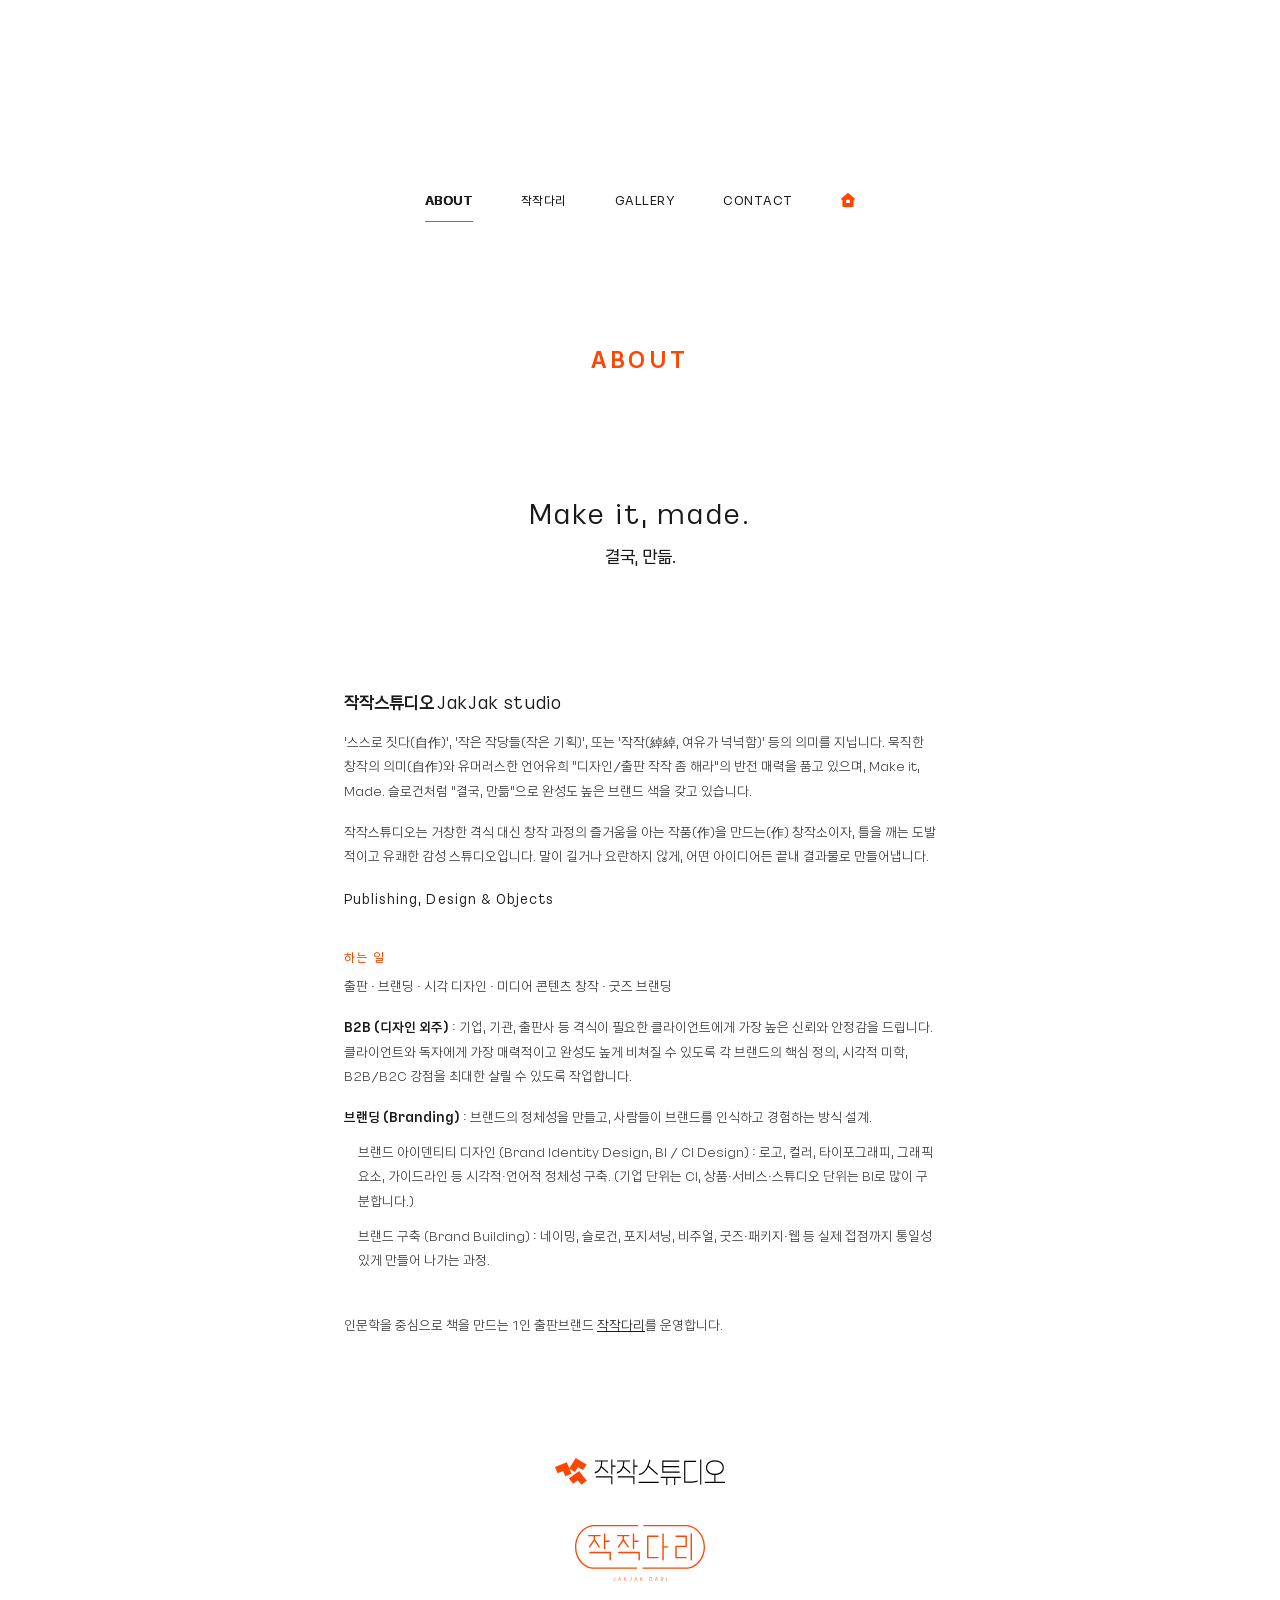
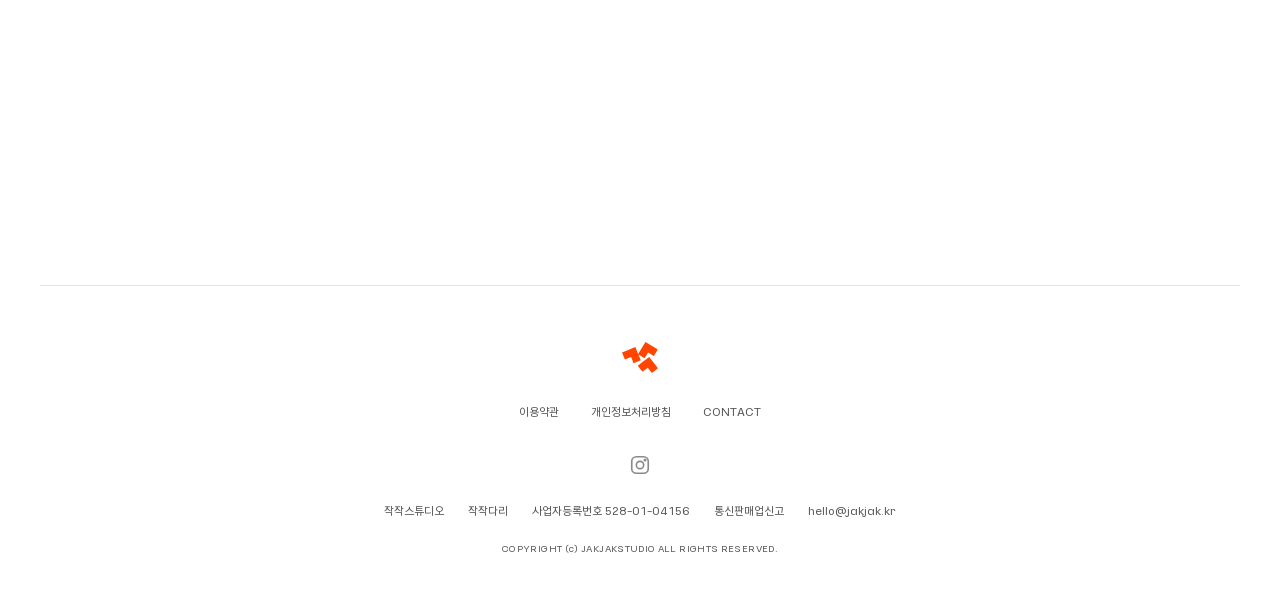
==== about.html @ 4d1b1345 "Add files via upload" ====
<!doctype html>
<html lang="ko">
<head>
<meta charset="utf-8">
<meta name="viewport" content="width=device-width, initial-scale=1">
<title>ABOUT — 작작스튜디오</title>
<meta name="description" content="작작스튜디오 — Make it, made. 문학을 중심으로 책을 만드는 출판사이자 출판 브랜드 작작다리를 운영합니다.">
<meta property="og:title" content="ABOUT — 작작스튜디오">
<meta property="og:description" content="작작스튜디오 — Make it, made. 문학을 중심으로 책을 만드는 출판사이자 출판 브랜드 작작다리를 운영합니다.">
<meta property="og:image" content="https://jakjak.kr/assets/main.jpg">
<link rel="icon" href="assets/symbol.svg" type="image/svg+xml">
<link rel="alternate icon" href="assets/symbol.png" type="image/png">
<link rel="apple-touch-icon" href="assets/symbol.png">
<link rel="stylesheet" href="assets/style.css">
</head>
<body>
<div style="font-family: KakaoSmall, sans-serif; color: #1A1A1A; background: #FFFFFF; width: 100%; min-height: 100vh; display: flex; flex-direction: column">
<header style="font-family: KakaoSmall, sans-serif; display: flex; flex-direction: column; align-items: center; gap: 45px; padding: 72px 24px 0; background: #FFFFFF">
<a href="index.html" aria-label="작작스튜디오 홈" class="home-symbol" style="display: flex; position: relative; visibility: hidden">
<svg class="sym-base" width="72" height="62.4" viewBox="5.15 5.56 215.63 186.86" role="img" aria-label="작작스튜디오 심볼" style="display: block; transition: opacity 0.25s"><polygon points="103.44 80.92 140.46 103.36 161.27 69.03 195.6 89.84 219.55 50.32 185.22 29.51 145.7 5.56 121.76 45.08 102.08 77.55 85.2 35.82 42.37 53.14 5.15 68.19 22.47 111.03 59.69 95.98 74.74 133.2 117.58 115.87 103.44 80.92" fill="#FF4500"></polygon><polygon points="196.39 132.46 168.31 95.76 131.61 123.83 99.72 148.22 127.8 184.92 159.68 160.53 184.08 192.42 220.78 164.35 196.39 132.46" fill="#FF4500"></polygon></svg>
<svg class="sym-grad" width="72" height="62.4" viewBox="5.15 5.56 215.63 186.86" aria-hidden="true" style="display: block; position: absolute; left: 0; top: 0; transition: opacity 0.25s"><defs><linearGradient id="jjsym-g1" x1="25.42" y1="28.4" x2="188.41" y2="111.45" gradientUnits="userSpaceOnUse"><stop offset="0" stop-color="#c8b0f9"></stop><stop offset=".11" stop-color="#e0efff"></stop><stop offset=".16" stop-color="#e6ddfc"></stop><stop offset=".23" stop-color="#edcaf9"></stop><stop offset=".28" stop-color="#f0c4f8"></stop><stop offset=".34" stop-color="#ecd1f8"></stop><stop offset=".46" stop-color="#e1f3fb"></stop><stop offset=".5" stop-color="#defffc"></stop><stop offset=".57" stop-color="#e1fffa"></stop><stop offset=".63" stop-color="#ebfff7"></stop><stop offset=".68" stop-color="#fcfff0"></stop><stop offset=".68" stop-color="#fefff0"></stop><stop offset=".88" stop-color="#fdf4da"></stop><stop offset="1" stop-color="#fea6c8"></stop></linearGradient><linearGradient id="jjsym-g2" x1="112.87" y1="122.42" x2="215.5" y2="174.71" gradientUnits="userSpaceOnUse"><stop offset="0" stop-color="#c8b0f9"></stop><stop offset=".11" stop-color="#e0efff"></stop><stop offset=".16" stop-color="#e6ddfc"></stop><stop offset=".23" stop-color="#edcaf9"></stop><stop offset=".28" stop-color="#f0c4f8"></stop><stop offset=".34" stop-color="#ecd1f8"></stop><stop offset=".46" stop-color="#e1f3fb"></stop><stop offset=".5" stop-color="#defffc"></stop><stop offset=".57" stop-color="#e1fffa"></stop><stop offset=".63" stop-color="#ebfff7"></stop><stop offset=".68" stop-color="#fcfff0"></stop><stop offset=".68" stop-color="#fefff0"></stop><stop offset=".88" stop-color="#fdf4da"></stop><stop offset="1" stop-color="#fea6c8"></stop></linearGradient></defs><polygon points="103.44 80.92 140.46 103.36 161.27 69.03 195.6 89.84 219.55 50.32 185.22 29.51 145.7 5.56 121.76 45.08 102.08 77.55 85.2 35.82 42.37 53.14 5.15 68.19 22.47 111.03 59.69 95.98 74.74 133.2 117.58 115.87 103.44 80.92" fill="url(#jjsym-g1)"></polygon><polygon points="196.39 132.46 168.31 95.76 131.61 123.83 99.72 148.22 127.8 184.92 159.68 160.53 184.08 192.42 220.78 164.35 196.39 132.46" fill="url(#jjsym-g2)"></polygon></svg>
</a>
<nav aria-label="주 메뉴" style="display: flex; flex-wrap: wrap; justify-content: center; gap: 12px 48px; font-size: 12px; letter-spacing: 0.04em">
<a href="about.html" aria-current="page" style="padding: 12px 0; font-weight: 400; text-shadow: 0.45px 0 0 currentColor, -0.45px 0 0 currentColor; border-bottom: 1.5px solid #FF4500">ABOUT</a>
<a href="jakjakdari.html" style="padding: 12px 0; font-weight: 400; text-shadow: none; border-bottom: 1.5px solid transparent">작작다리</a>
<a href="gallery.html" style="padding: 12px 0; font-weight: 400; text-shadow: none; border-bottom: 1.5px solid transparent">GALLERY</a>
<a href="contact.html" style="padding: 12px 0; font-weight: 400; text-shadow: none; border-bottom: 1.5px solid transparent">CONTACT</a>
<a href="index.html" aria-label="홈으로" title="홈" style="display: flex; align-items: center; padding: 12px 0; border-bottom: 1.5px solid transparent; color: #FF4500"><svg width="14" height="14" viewBox="20 20 200 200" aria-hidden="true"><path d="M190,220H50c-5.52,0-10-4.48-10-10v-95h-10c-4.21,0-7.97-2.64-9.4-6.6-1.44-3.95-.24-8.39,3-11.08L113.6,22.32c3.71-3.09,9.09-3.09,12.8,0l90,75c3.24,2.69,4.44,7.13,3,11.08-1.43,3.96-5.19,6.6-9.4,6.6h-10v95C200,215.52,195.52,220,190,220Z" fill="currentColor"></path><rect x="93.42" y="117.12" width="53.15" height="46.15" rx="6.64" ry="6.64" fill="#FFFFFF"></rect></svg></a>
</nav>
</header>
<main style="flex: 1 0 auto; width: 100%">
<section style="max-width: 640px; margin: 0 auto; padding: 120px 24px 240px; display: flex; flex-direction: column; gap: 40px">
<h1 style="margin: 0 0 40px; font-family: KakaoBig, sans-serif; font-size: 22px; font-weight: 800; letter-spacing: 0.16em; text-align: center; margin: 0; color: #FF4500">ABOUT</h1>
<div style="display: flex; flex-direction: column; align-items: center; gap: 10px; margin: 80px 0 80px; font-family: KakaoBig, sans-serif; font-weight: 400; text-align: center">
<p style="margin: 0; font-size: 27px; line-height: 1.4; letter-spacing: 0.08em">Make it, made.</p>
<p style="margin: 0; font-size: 17px; line-height: 1.5">결국, 만듦.</p>
</div>
<div style="display: flex; flex-direction: column; gap: 16px">
<h2 style="margin: 0; font-family: KakaoBig, sans-serif; font-size: 17px; font-weight: 700; color: #1A1A1A">작작스튜디오 <span style="font-weight: 400; letter-spacing: 0.04em">JakJak studio</span></h2>
<p style="margin: 0; font-size: 13px; font-weight: 300; line-height: 1.9; color: #333333">'스스로 짓다(自作)', '작은 작당들(작은 기획)', 또는 '작작(綽綽, 여유가 넉넉함)' 등의 의미를 지닙니다. 묵직한 창작의 의미(自作)와 유머러스한 언어유희 "디자인/출판 작작 좀 해라"의 반전 매력을 품고 있으며, Make it, Made. 슬로건처럼 "결국, 만듦"으로 완성도 높은 브랜드 색을 갖고 있습니다.</p>
<p style="margin: 0; font-size: 13px; font-weight: 300; line-height: 1.9; color: #333333">작작스튜디오는 거창한 격식 대신 창작 과정의 즐거움을 아는 작품(作)을 만드는(作) 창작소이자, 틀을 깨는 도발적이고 유쾌한 감성 스튜디오입니다. 말이 길거나 요란하지 않게, 어떤 아이디어든 끝내 결과물로 만들어냅니다.</p>
<p style="margin: 4px 0 0; font-family: KakaoBig, sans-serif; font-size: 13px; font-weight: 400; letter-spacing: 0.08em; color: #1A1A1A">Publishing, Design &amp; Objects</p>
</div>
<div style="display: flex; flex-direction: column; gap: 8px">
<p style="margin: 0; font-size: 12px; letter-spacing: 0.12em; color: #FF4500">하는 일</p>
<p style="margin: 0; font-size: 13px; font-weight: 300; line-height: 1.9; color: #333333">출판 · 브랜딩 · 시각 디자인 · 미디어 콘텐츠 창작 · 굿즈 브랜딩</p>
<p style="margin: 8px 0 0; font-size: 13px; font-weight: 300; line-height: 1.9; color: #333333"><strong style="font-weight: 700; color: #1A1A1A">B2B (디자인 외주)</strong> : 기업, 기관, 출판사 등 격식이 필요한 클라이언트에게 가장 높은 신뢰와 안정감을 드립니다. 클라이언트와 독자에게 가장 매력적이고 완성도 높게 비쳐질 수 있도록 각 브랜드의 핵심 정의, 시각적 미학, B2B/B2C 강점을 최대한 살릴 수 있도록 작업합니다.</p>
<div style="display: flex; flex-direction: column; gap: 10px; margin-top: 8px">
<p style="margin: 0; font-size: 13px; font-weight: 300; line-height: 1.9; color: #333333"><strong style="font-weight: 700; color: #1A1A1A">브랜딩 (Branding)</strong> : 브랜드의 정체성을 만들고, 사람들이 브랜드를 인식하고 경험하는 방식 설계.</p>
<p style="margin: 0; padding-left: 14px; font-size: 13px; font-weight: 300; line-height: 1.9; color: #333333">브랜드 아이덴티티 디자인 (Brand Identity Design, BI / CI Design) : 로고, 컬러, 타이포그래피, 그래픽 요소, 가이드라인 등 시각적·언어적 정체성 구축. (기업 단위는 CI, 상품·서비스·스튜디오 단위는 BI로 많이 구분합니다.)</p>
<p style="margin: 0; padding-left: 14px; font-size: 13px; font-weight: 300; line-height: 1.9; color: #333333">브랜드 구축 (Brand Building) : 네이밍, 슬로건, 포지셔닝, 비주얼, 굿즈·패키지·웹 등 실제 접점까지 통일성 있게 만들어 나가는 과정.</p>
</div>
</div>
<p style="margin: 0; font-size: 13px; font-weight: 300; line-height: 1.9; color: #333333">인문학을 중심으로 책을 만드는 1인 출판브랜드 <a href="jakjakdari.html" style="text-decoration: underline">작작다리</a>를 운영합니다.</p>
<div style="display: flex; flex-direction: column; align-items: center; gap: 40px; margin-top: 80px">
<img src="assets/symbol-wordmark.svg" alt="작작스튜디오" style="width: 170px; height: auto; display: block">
<img src="assets/jakjakdari-logo-round.svg" alt="작작다리 JAKJAK DARI" style="width: 130px; height: auto; display: block">
</div>
</section>
</main>
<footer style="font-family: KakaoSmall, sans-serif; color: #555555; background: #FFFFFF; padding: 64px 40px 56px">
<div style="border-top: 1px solid #E2E2E2; padding-top: 56px; display: flex; flex-direction: column; align-items: center; gap: 22px; text-align: center">
<a href="index.html" aria-label="작작스튜디오 홈" style="display: flex"><img src="assets/symbol.svg" alt="작작스튜디오 심볼" style="width: 36px; height: auto; display: block"></a>
<nav aria-label="하단 메뉴" style="display: flex; flex-wrap: wrap; justify-content: center; gap: 4px 32px; font-size: 11px">
<a href="#" style="color: #555555; padding: 8px 0">이용약관</a>
<a href="#" style="color: #555555; padding: 8px 0">개인정보처리방침</a>
<a href="contact.html" style="color: #555555; padding: 8px 0">CONTACT</a>
</nav>
<a href="#" aria-label="인스타그램" style="color: #8A8A8A; display: flex; padding: 4px">
<svg width="22" height="22" viewBox="0 0 24 24" fill="none" stroke="currentColor" stroke-width="1.8" stroke-linecap="round" stroke-linejoin="round" aria-hidden="true"><rect x="3" y="3" width="18" height="18" rx="5"></rect><circle cx="12" cy="12" r="4"></circle><circle cx="17.5" cy="6.5" r="0.8" fill="currentColor"></circle></svg>
</a>
<div style="display: flex; flex-wrap: wrap; justify-content: center; gap: 6px 24px; font-size: 11px; line-height: 1.6; max-width: 960px">
<span>작작스튜디오</span>
<span>작작다리</span>
<span>사업자등록번호 528-01-04156</span>
<span>통신판매업신고</span>
<span><a href="mailto:hello@jakjak.kr" style="color: #555555">hello@jakjak.kr</a></span>
</div>
<p style="margin: 0; font-size: 9px; letter-spacing: 0.04em">COPYRIGHT (c) JAKJAKSTUDIO ALL RIGHTS RESERVED.</p>
</div>
</footer>
</div>
</body>
</html>
---- assets/style.css ----
@font-face{font-family:'KakaoSmall';src:url(fonts/KakaoSmallSans-Light.woff2) format('woff2');font-weight:300;font-display:swap}
@font-face{font-family:'KakaoSmall';src:url(fonts/KakaoSmallSans-Regular.woff2) format('woff2');font-weight:400;font-display:swap}
@font-face{font-family:'KakaoSmall';src:url(fonts/KakaoSmallSans-Bold.woff2) format('woff2');font-weight:700;font-display:swap}
@font-face{font-family:'KakaoBig';src:url(fonts/KakaoBigSans-Regular.woff2) format('woff2');font-weight:400;font-display:swap}
@font-face{font-family:'KakaoBig';src:url(fonts/KakaoBigSans-Bold.woff2) format('woff2');font-weight:700;font-display:swap}
@font-face{font-family:'KakaoBig';src:url(fonts/KakaoBigSans-ExtraBold.woff2) format('woff2');font-weight:800;font-display:swap}
*{box-sizing:border-box}
html{overflow-y:scroll}
body{margin:0;background:#FFFFFF;-webkit-font-smoothing:antialiased}
a{color:#1A1A1A;text-decoration:none}
a:hover{color:#FF4500 !important}
a.home-symbol .sym-grad{opacity:0}
a.home-symbol:hover .sym-grad{opacity:1}
a.home-symbol:hover .sym-base{opacity:0}
img{max-width:100%}
.jj-admin-link:hover{color:#E6E6E6 !important}
.jj-login{position:relative;width:260px;max-width:100%;background:#FFFFFF;padding:28px 24px 18px;display:flex;flex-direction:column;gap:10px;font-size:12px}
.jj-login-title{margin:0 0 4px;font-size:11px;letter-spacing:.12em;color:#8A8A8A}
.jj-login-main,.jj-login-setup{display:flex;flex-direction:column;gap:8px}
.jj-login-main[hidden],.jj-login-setup[hidden],.jj-login input[hidden],.jj-login-forgot[hidden]{display:none}
.jj-login input{font:inherit;font-size:13px;padding:9px 10px;border:1px solid #DDDDDD;color:#1A1A1A;outline:none}
.jj-login input:focus{border-color:#FF4500}
.jj-login-note{margin:0;color:#555555}
.jj-login-ok{font:inherit;font-size:12px;padding:9px 10px;border:1px solid #1A1A1A;background:#1A1A1A;color:#FFFFFF;cursor:pointer}
.jj-login-ok:hover{background:#FF4500;border-color:#FF4500}
.jj-login-ok:disabled{opacity:.5}
.jj-login-status{margin:0;min-height:1em;color:#C0392B;font-size:11px}
.jj-login-forgot{align-self:flex-start;font:inherit;font-size:11px;padding:4px 0;border:0;background:none;color:#8A8A8A;cursor:pointer;text-decoration:underline}
.work-cell{display:flex;flex-direction:column;gap:8px}
.work-admin{display:flex;gap:4px;flex-wrap:wrap}
.work-admin button,.jj-admin-bar button,.jj-form button{font:inherit;font-size:11px;padding:6px 10px;border:1px solid #CCCCCC;background:#FFFFFF;color:#1A1A1A;cursor:pointer}
.work-admin button:hover,.jj-admin-bar button:hover,.jj-form button:hover{border-color:#FF4500;color:#FF4500}
.work-add{font:inherit;font-size:13px;aspect-ratio:4 / 5;border:1px dashed #FF4500;background:#FFFFFF;color:#FF4500;cursor:pointer}
.jj-admin-bar{display:flex;flex-wrap:wrap;align-items:center;gap:10px;margin:0 0 40px;padding:14px 16px;border:1px solid #FF4500;font-size:12px}
.jj-admin-bar strong{color:#FF4500;font-weight:700}
.jj-admin-bar input{font:inherit;font-size:12px;padding:6px 8px;border:1px solid #CCCCCC;width:240px;max-width:100%}
.jj-status{color:#555555}
.jj-modal{font-family:KakaoSmall,sans-serif;color:#1A1A1A;position:fixed;inset:0;z-index:100;background:rgba(26,26,26,.45);display:flex;align-items:center;justify-content:center;padding:24px}
.jj-modal[hidden]{display:none}
.jj-modal-box{position:relative;width:15cm;max-width:100%;height:10cm;max-height:calc(100vh - 48px);background:#FFFFFF;display:flex;box-shadow:0 12px 40px rgba(0,0,0,.18)}
.jj-modal-close{position:absolute;top:6px;right:6px;width:36px;height:36px;border:0;background:transparent;font-size:22px;line-height:1;color:#555555;cursor:pointer}
.jj-modal-close:hover{color:#FF4500}
.jj-modal-img{flex:0 0 50%;box-sizing:border-box;padding:35px;display:flex}
.jj-modal-img-inner{flex:1 1 auto;min-width:0;background:rgba(237,230,218,.5);display:flex;align-items:center;justify-content:center;overflow:hidden}
.jj-modal-img-inner img{width:100%;height:100%;object-fit:cover;display:block;transition:transform .25s ease;cursor:zoom-in}
.jj-modal-text{flex:1 1 auto;min-width:0;padding:40px 28px 28px;display:flex;flex-direction:column;gap:6px;overflow-y:auto}
.jj-modal-text h2{margin:0;font-size:14px;font-weight:400;color:#FF4500}
.jj-modal-year{margin:0 0 14px;font-size:11px;color:#8A8A8A}
.jj-modal-body{font-size:11px;font-weight:300;line-height:1.8;color:#767676;white-space:pre-line}
@media (max-width:640px){.jj-modal-box{flex-direction:column;height:auto;max-height:calc(100vh - 48px)}.jj-modal-img{flex:0 0 auto;aspect-ratio:4 / 3;padding:32px 32px 0}.jj-modal-text{padding:24px 20px}}
.jj-form{width:420px;max-width:100%;max-height:calc(100vh - 48px);overflow-y:auto;background:#FFFFFF;padding:28px;display:flex;flex-direction:column;gap:14px;font-size:12px}
.jj-form h2{margin:0 0 4px;font-size:15px;font-weight:400;color:#FF4500}
.jj-form label{display:flex;flex-direction:column;gap:6px;color:#555555}
.jj-form input[type=text],.jj-form textarea{font:inherit;font-size:13px;padding:8px 10px;border:1px solid #CCCCCC;color:#1A1A1A}
.jj-form-actions{display:flex;justify-content:flex-end;gap:8px}
.jj-submit{border-color:#FF4500 !important;background:#FF4500 !important;color:#FFFFFF !important}
.jj-submit:disabled{opacity:.5}
.jj-form-status{margin:0;color:#555555;min-height:1em}
.work .work-hover{opacity:0}
.work:hover .work-img{opacity:.25}
.work:hover .work-hover{opacity:1}
@media (max-width:640px){.gallery-grid{grid-template-columns:repeat(2,minmax(0,1fr)) !important}}
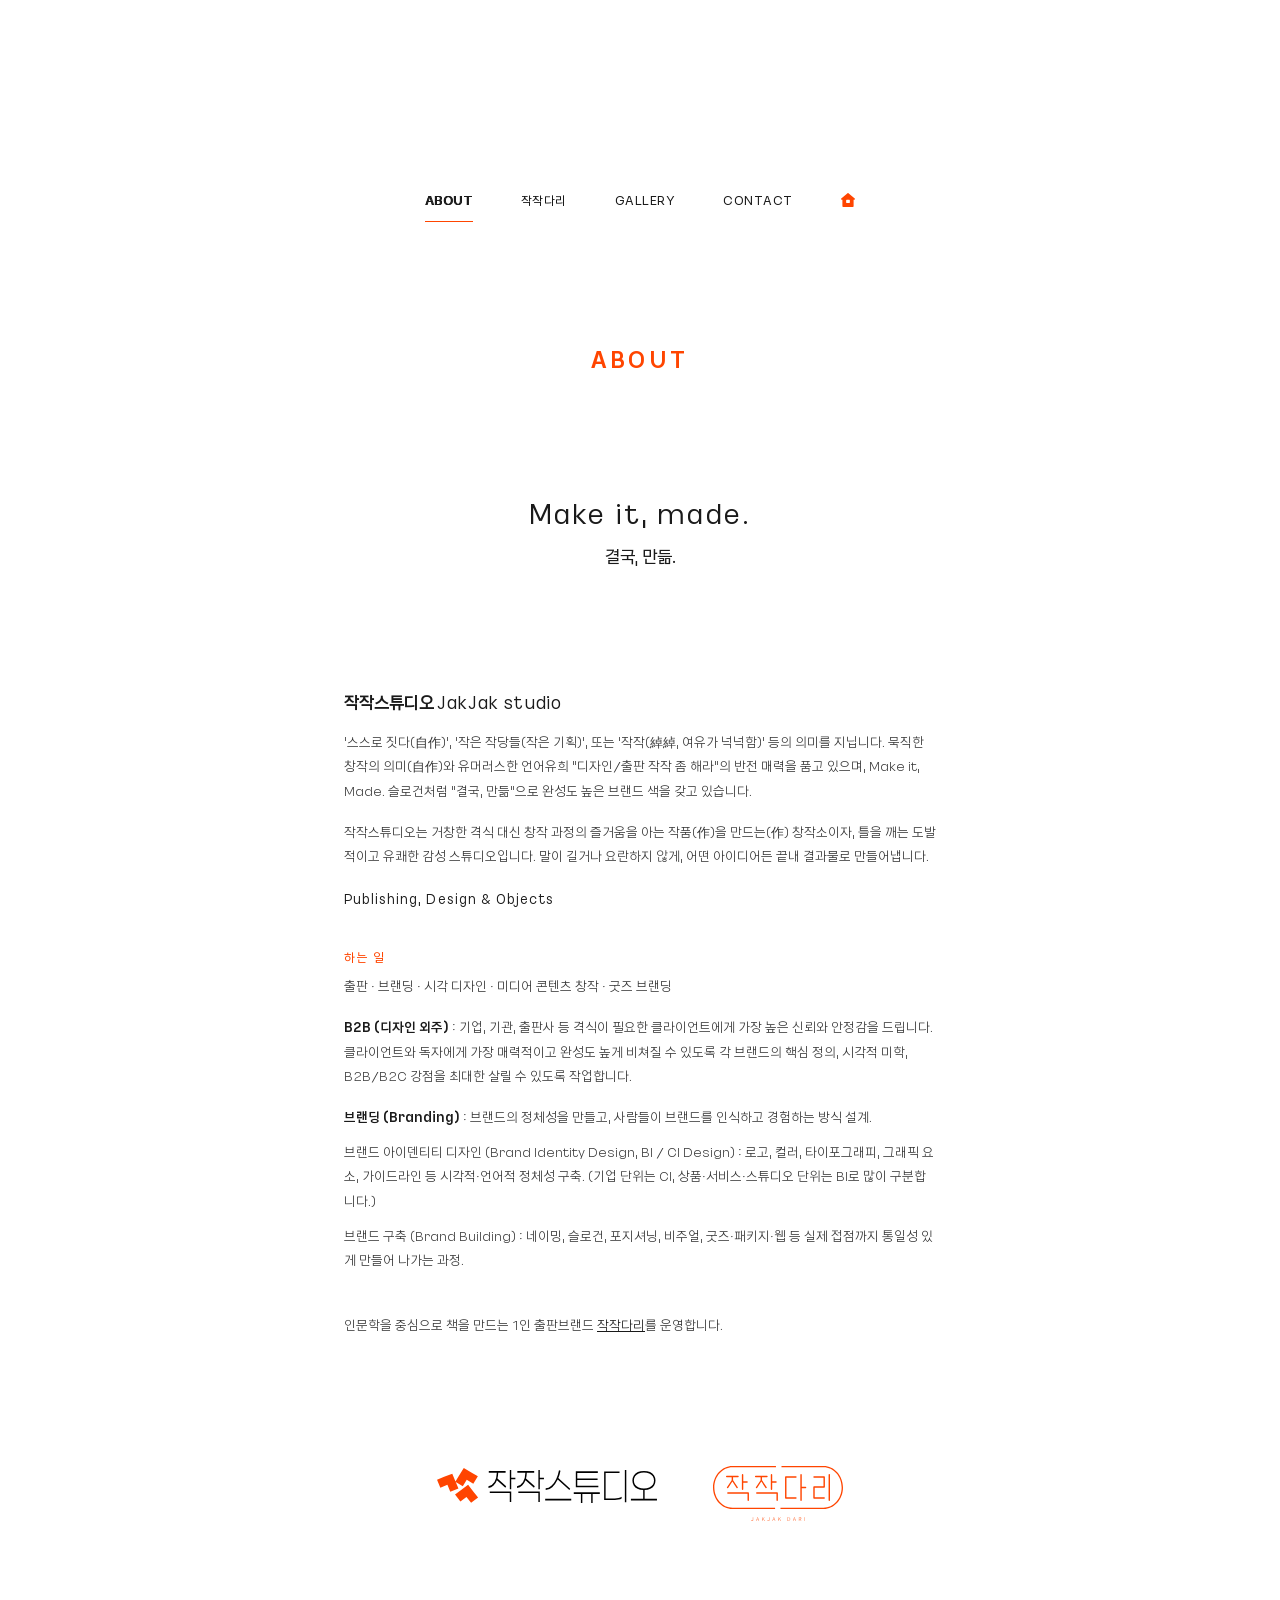
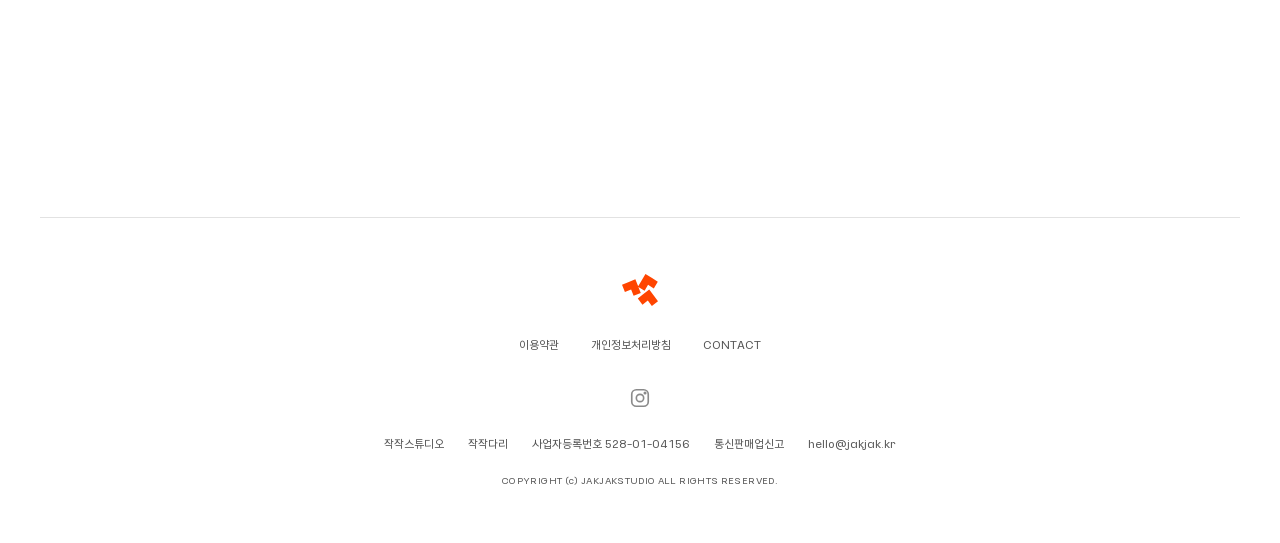
==== commit 3ed04fb4: "Add files via upload" ====
--- a/about.html
+++ b/about.html
@@ -47,14 +47,14 @@
 <p style="margin: 8px 0 0; font-size: 13px; font-weight: 300; line-height: 1.9; color: #333333"><strong style="font-weight: 700; color: #1A1A1A">B2B (디자인 외주)</strong> : 기업, 기관, 출판사 등 격식이 필요한 클라이언트에게 가장 높은 신뢰와 안정감을 드립니다. 클라이언트와 독자에게 가장 매력적이고 완성도 높게 비쳐질 수 있도록 각 브랜드의 핵심 정의, 시각적 미학, B2B/B2C 강점을 최대한 살릴 수 있도록 작업합니다.</p>
 <div style="display: flex; flex-direction: column; gap: 10px; margin-top: 8px">
 <p style="margin: 0; font-size: 13px; font-weight: 300; line-height: 1.9; color: #333333"><strong style="font-weight: 700; color: #1A1A1A">브랜딩 (Branding)</strong> : 브랜드의 정체성을 만들고, 사람들이 브랜드를 인식하고 경험하는 방식 설계.</p>
-<p style="margin: 0; padding-left: 14px; font-size: 13px; font-weight: 300; line-height: 1.9; color: #333333">브랜드 아이덴티티 디자인 (Brand Identity Design, BI / CI Design) : 로고, 컬러, 타이포그래피, 그래픽 요소, 가이드라인 등 시각적·언어적 정체성 구축. (기업 단위는 CI, 상품·서비스·스튜디오 단위는 BI로 많이 구분합니다.)</p>
-<p style="margin: 0; padding-left: 14px; font-size: 13px; font-weight: 300; line-height: 1.9; color: #333333">브랜드 구축 (Brand Building) : 네이밍, 슬로건, 포지셔닝, 비주얼, 굿즈·패키지·웹 등 실제 접점까지 통일성 있게 만들어 나가는 과정.</p>
+<p style="margin: 0; font-size: 13px; font-weight: 300; line-height: 1.9; color: #333333">브랜드 아이덴티티 디자인 (Brand Identity Design, BI / CI Design) : 로고, 컬러, 타이포그래피, 그래픽 요소, 가이드라인 등 시각적·언어적 정체성 구축. (기업 단위는 CI, 상품·서비스·스튜디오 단위는 BI로 많이 구분합니다.)</p>
+<p style="margin: 0; font-size: 13px; font-weight: 300; line-height: 1.9; color: #333333">브랜드 구축 (Brand Building) : 네이밍, 슬로건, 포지셔닝, 비주얼, 굿즈·패키지·웹 등 실제 접점까지 통일성 있게 만들어 나가는 과정.</p>
 </div>
 </div>
 <p style="margin: 0; font-size: 13px; font-weight: 300; line-height: 1.9; color: #333333">인문학을 중심으로 책을 만드는 1인 출판브랜드 <a href="jakjakdari.html" style="text-decoration: underline">작작다리</a>를 운영합니다.</p>
-<div style="display: flex; flex-direction: column; align-items: center; gap: 40px; margin-top: 80px">
-<img src="assets/symbol-wordmark.svg" alt="작작스튜디오" style="width: 170px; height: auto; display: block">
-<img src="assets/jakjakdari-logo-round.svg" alt="작작다리 JAKJAK DARI" style="width: 130px; height: auto; display: block">
+<div style="display: flex; flex-direction: row; flex-wrap: wrap; align-items: center; justify-content: center; gap: 24px 56px; margin-top: 80px">
+<img src="assets/symbol-wordmark.svg" alt="작작스튜디오" style="width: 220px; height: auto; display: block">
+<img src="assets/jakjakdari-logo-round.svg" alt="작작다리 JAKJAK DARI" style="width: 130px; height: auto; display: block; position: relative; top: 8px">
 </div>
 </section>
 </main>
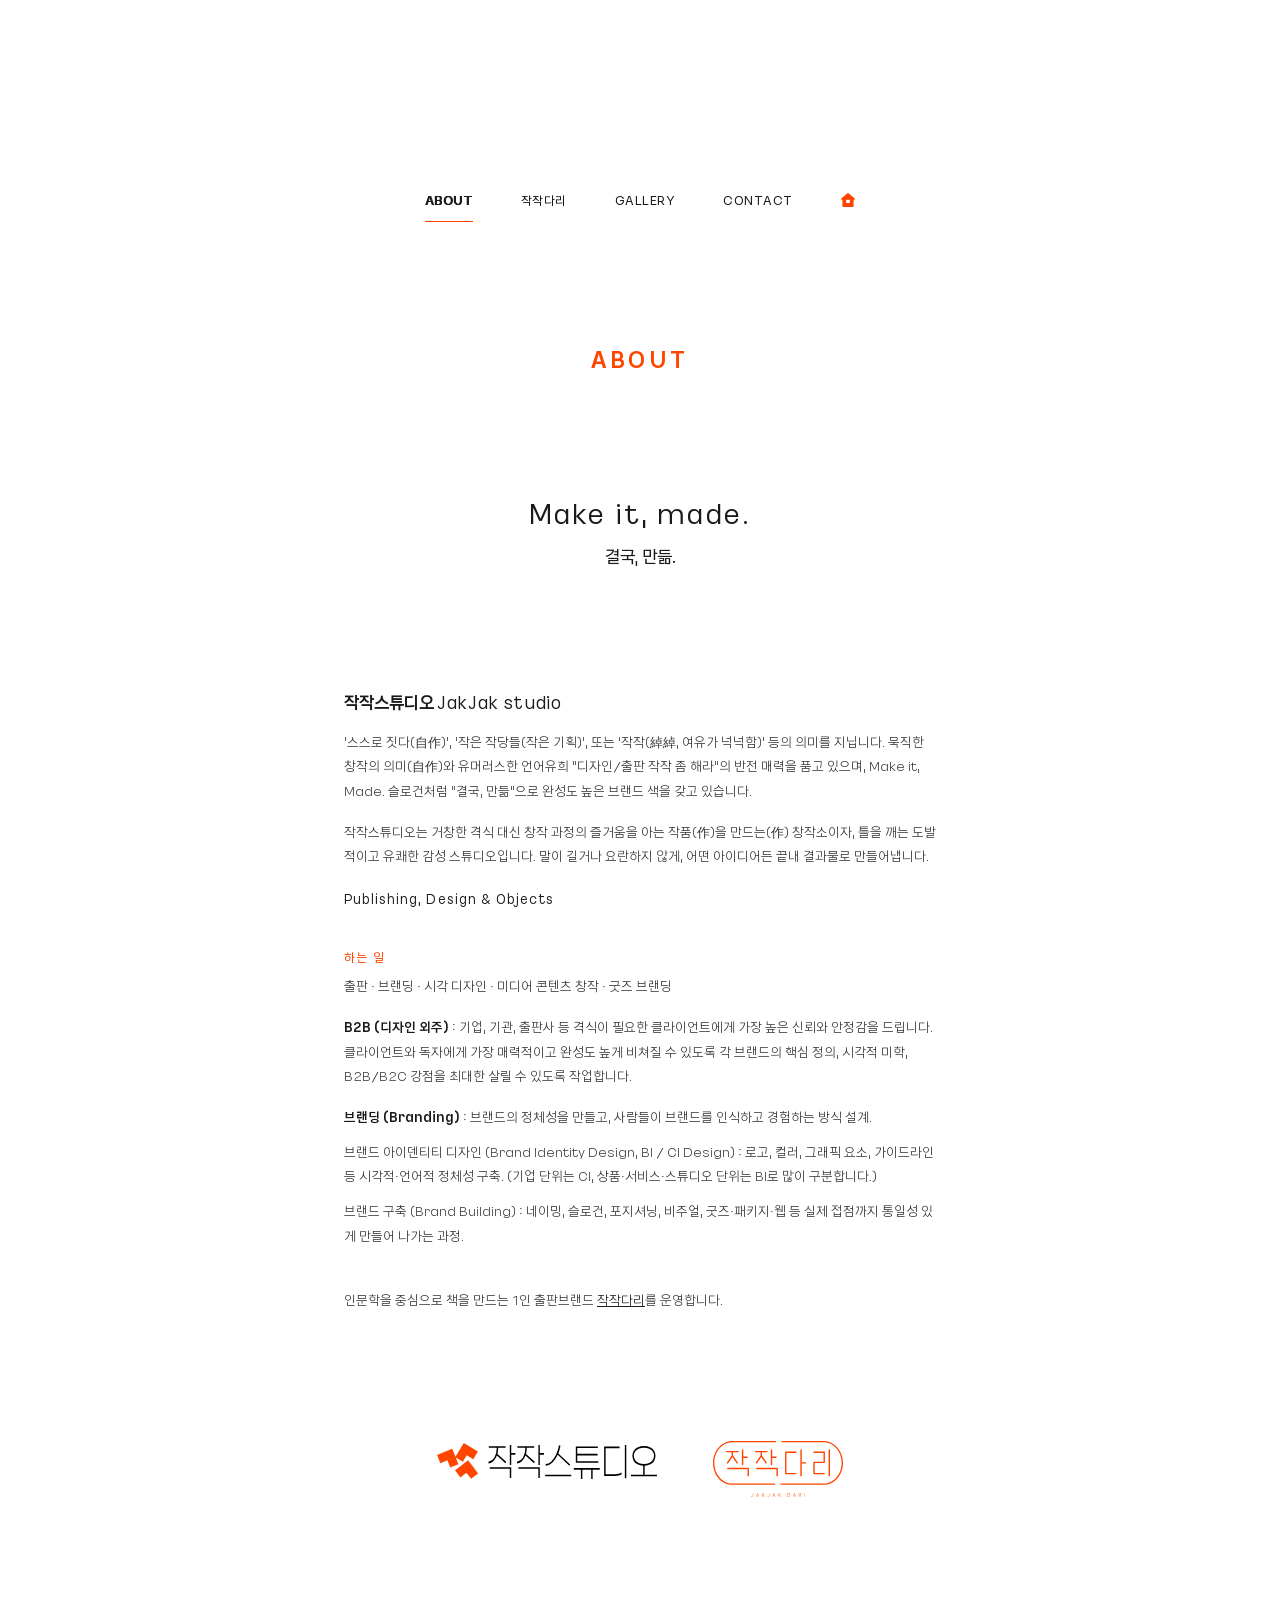
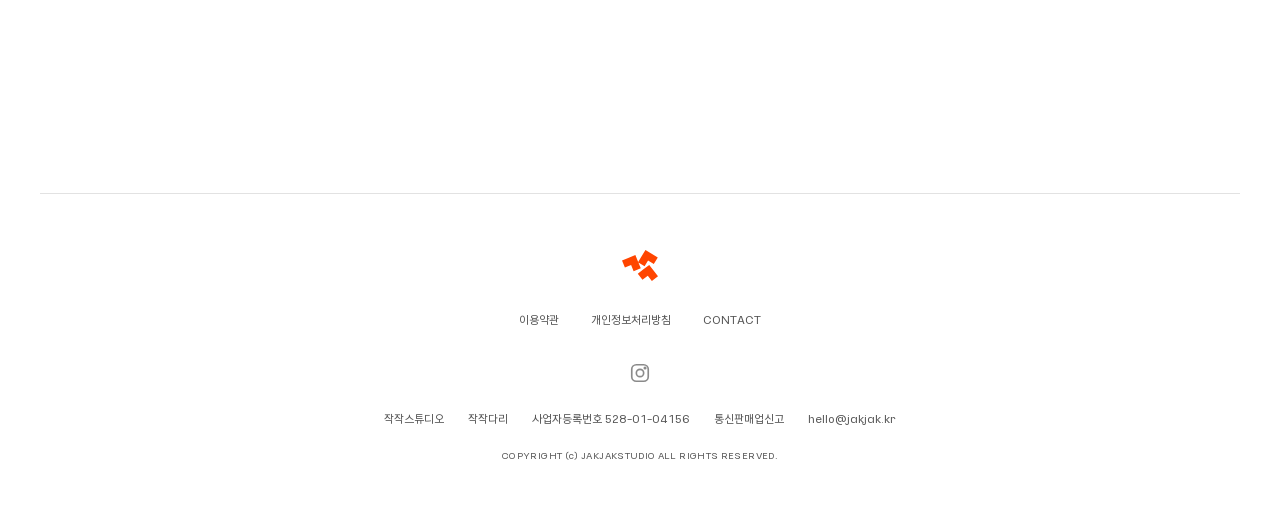
==== commit a3d4141c: "Add files via upload" ====
--- a/about.html
+++ b/about.html
@@ -47,7 +47,7 @@
 <p style="margin: 8px 0 0; font-size: 13px; font-weight: 300; line-height: 1.9; color: #333333"><strong style="font-weight: 700; color: #1A1A1A">B2B (디자인 외주)</strong> : 기업, 기관, 출판사 등 격식이 필요한 클라이언트에게 가장 높은 신뢰와 안정감을 드립니다. 클라이언트와 독자에게 가장 매력적이고 완성도 높게 비쳐질 수 있도록 각 브랜드의 핵심 정의, 시각적 미학, B2B/B2C 강점을 최대한 살릴 수 있도록 작업합니다.</p>
 <div style="display: flex; flex-direction: column; gap: 10px; margin-top: 8px">
 <p style="margin: 0; font-size: 13px; font-weight: 300; line-height: 1.9; color: #333333"><strong style="font-weight: 700; color: #1A1A1A">브랜딩 (Branding)</strong> : 브랜드의 정체성을 만들고, 사람들이 브랜드를 인식하고 경험하는 방식 설계.</p>
-<p style="margin: 0; font-size: 13px; font-weight: 300; line-height: 1.9; color: #333333">브랜드 아이덴티티 디자인 (Brand Identity Design, BI / CI Design) : 로고, 컬러, 타이포그래피, 그래픽 요소, 가이드라인 등 시각적·언어적 정체성 구축. (기업 단위는 CI, 상품·서비스·스튜디오 단위는 BI로 많이 구분합니다.)</p>
+<p style="margin: 0; font-size: 13px; font-weight: 300; line-height: 1.9; color: #333333">브랜드 아이덴티티 디자인 (Brand Identity Design, BI / CI Design) : 로고, 컬러, 그래픽 요소, 가이드라인 등 시각적·언어적 정체성 구축. (기업 단위는 CI, 상품·서비스·스튜디오 단위는 BI로 많이 구분합니다.)</p>
 <p style="margin: 0; font-size: 13px; font-weight: 300; line-height: 1.9; color: #333333">브랜드 구축 (Brand Building) : 네이밍, 슬로건, 포지셔닝, 비주얼, 굿즈·패키지·웹 등 실제 접점까지 통일성 있게 만들어 나가는 과정.</p>
 </div>
 </div>
--- a/assets/style.css
+++ b/assets/style.css
@@ -37,10 +37,15 @@
 .jj-status{color:#555555}
 .jj-modal{font-family:KakaoSmall,sans-serif;color:#1A1A1A;position:fixed;inset:0;z-index:100;background:rgba(26,26,26,.45);display:flex;align-items:center;justify-content:center;padding:24px}
 .jj-modal[hidden]{display:none}
-.jj-modal-box{position:relative;width:15cm;max-width:100%;height:10cm;max-height:calc(100vh - 48px);background:#FFFFFF;display:flex;box-shadow:0 12px 40px rgba(0,0,0,.18)}
+.jj-modal-box{position:relative;width:17cm;max-width:100%;height:calc(17cm * 2 / 3);max-height:calc(100vh - 48px);background:#FFFFFF;display:flex;box-shadow:0 12px 40px rgba(0,0,0,.18)}
 .jj-modal-close{position:absolute;top:6px;right:6px;width:36px;height:36px;border:0;background:transparent;font-size:22px;line-height:1;color:#555555;cursor:pointer}
 .jj-modal-close:hover{color:#FF4500}
-.jj-modal-img{flex:0 0 50%;box-sizing:border-box;padding:35px;display:flex}
+.jj-modal-img{position:relative;flex:0 0 50%;box-sizing:border-box;padding:35px;display:flex}
+.jj-modal-nav{position:absolute;top:50%;transform:translateY(-50%);width:30px;height:48px;padding:0;border:0;background:transparent;color:#FF4500;cursor:pointer;display:flex;align-items:center;justify-content:center;opacity:.85;transition:opacity .15s ease}
+.jj-modal-nav:hover{opacity:1}
+.jj-modal-nav:focus-visible{outline:1px solid #FF4500;outline-offset:-2px}
+.jj-modal-prev{left:3px}
+.jj-modal-next{right:3px}
 .jj-modal-img-inner{flex:1 1 auto;min-width:0;background:rgba(237,230,218,.5);display:flex;align-items:center;justify-content:center;overflow:hidden}
 .jj-modal-img-inner img{width:100%;height:100%;object-fit:cover;display:block;transition:transform .25s ease;cursor:zoom-in}
 .jj-modal-text{flex:1 1 auto;min-width:0;padding:40px 28px 28px;display:flex;flex-direction:column;gap:6px;overflow-y:auto}
@@ -55,6 +60,14 @@
 .jj-form-actions{display:flex;justify-content:flex-end;gap:8px}
 .jj-submit{border-color:#FF4500 !important;background:#FF4500 !important;color:#FFFFFF !important}
 .jj-submit:disabled{opacity:.5}
+.jj-form-images{display:flex;flex-direction:column;gap:8px;color:#555555}
+.jj-slot{display:flex;align-items:center;gap:8px;font-size:11px}
+.jj-slot-no{width:14px;color:#FF4500}
+.jj-slot-thumb{width:36px;height:45px;flex:0 0 36px;background:rgba(237,230,218,.5);overflow:hidden}
+.jj-slot-thumb img{width:100%;height:100%;object-fit:cover;display:block}
+.jj-slot input[type=file]{flex:1 1 auto;min-width:0;font-size:11px}
+.jj-form .jj-slot-del{flex-direction:row;align-items:center;gap:4px;white-space:nowrap;color:#8A8A8A}
+.jj-slot-del[hidden]{display:none}
 .jj-form-status{margin:0;color:#555555;min-height:1em}
 .work .work-hover{opacity:0}
 .work:hover .work-img{opacity:.25}
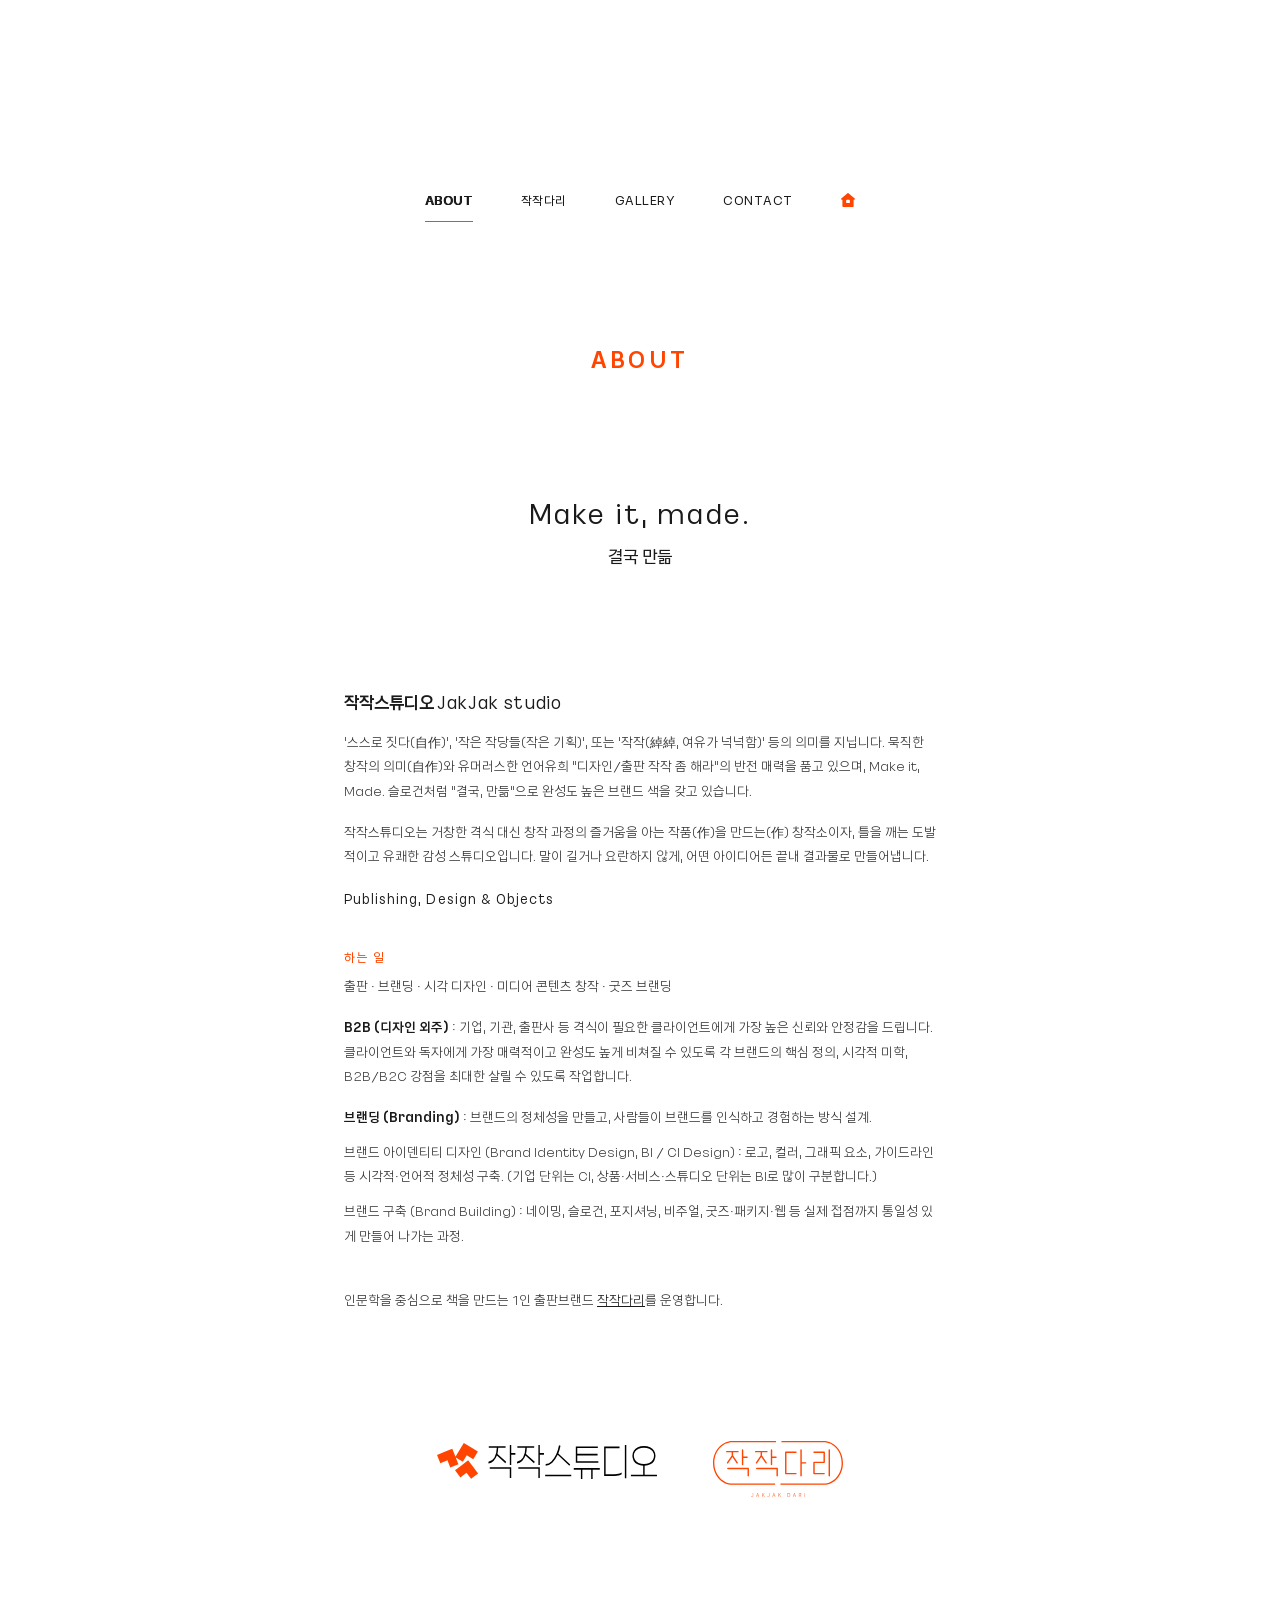
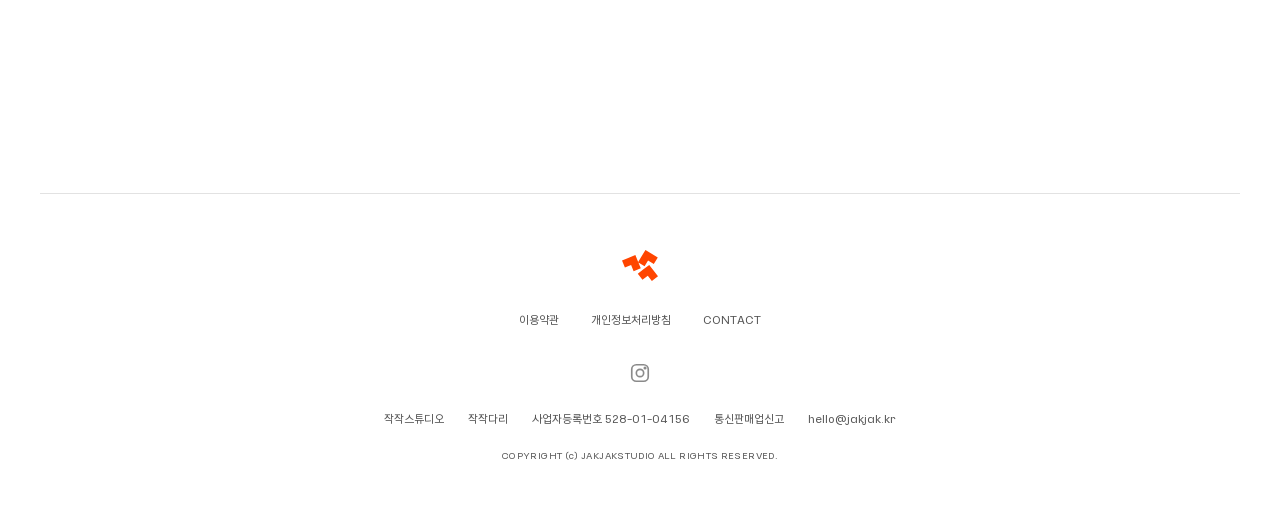
==== commit c81a708d: "Add files via upload" ====
--- a/about.html
+++ b/about.html
@@ -33,7 +33,7 @@
 <h1 style="margin: 0 0 40px; font-family: KakaoBig, sans-serif; font-size: 22px; font-weight: 800; letter-spacing: 0.16em; text-align: center; margin: 0; color: #FF4500">ABOUT</h1>
 <div style="display: flex; flex-direction: column; align-items: center; gap: 10px; margin: 80px 0 80px; font-family: KakaoBig, sans-serif; font-weight: 400; text-align: center">
 <p style="margin: 0; font-size: 27px; line-height: 1.4; letter-spacing: 0.08em">Make it, made.</p>
-<p style="margin: 0; font-size: 17px; line-height: 1.5">결국, 만듦.</p>
+<p style="margin: 0; font-size: 17px; line-height: 1.5">결국 만듦</p>
 </div>
 <div style="display: flex; flex-direction: column; gap: 16px">
 <h2 style="margin: 0; font-family: KakaoBig, sans-serif; font-size: 17px; font-weight: 700; color: #1A1A1A">작작스튜디오 <span style="font-weight: 400; letter-spacing: 0.04em">JakJak studio</span></h2>
--- a/assets/style.css
+++ b/assets/style.css
@@ -69,7 +69,5 @@
 .jj-form .jj-slot-del{flex-direction:row;align-items:center;gap:4px;white-space:nowrap;color:#8A8A8A}
 .jj-slot-del[hidden]{display:none}
 .jj-form-status{margin:0;color:#555555;min-height:1em}
-.work .work-hover{opacity:0}
-.work:hover .work-img{opacity:.25}
-.work:hover .work-hover{opacity:1}
+.work:hover .work-img{opacity:.8}
 @media (max-width:640px){.gallery-grid{grid-template-columns:repeat(2,minmax(0,1fr)) !important}}
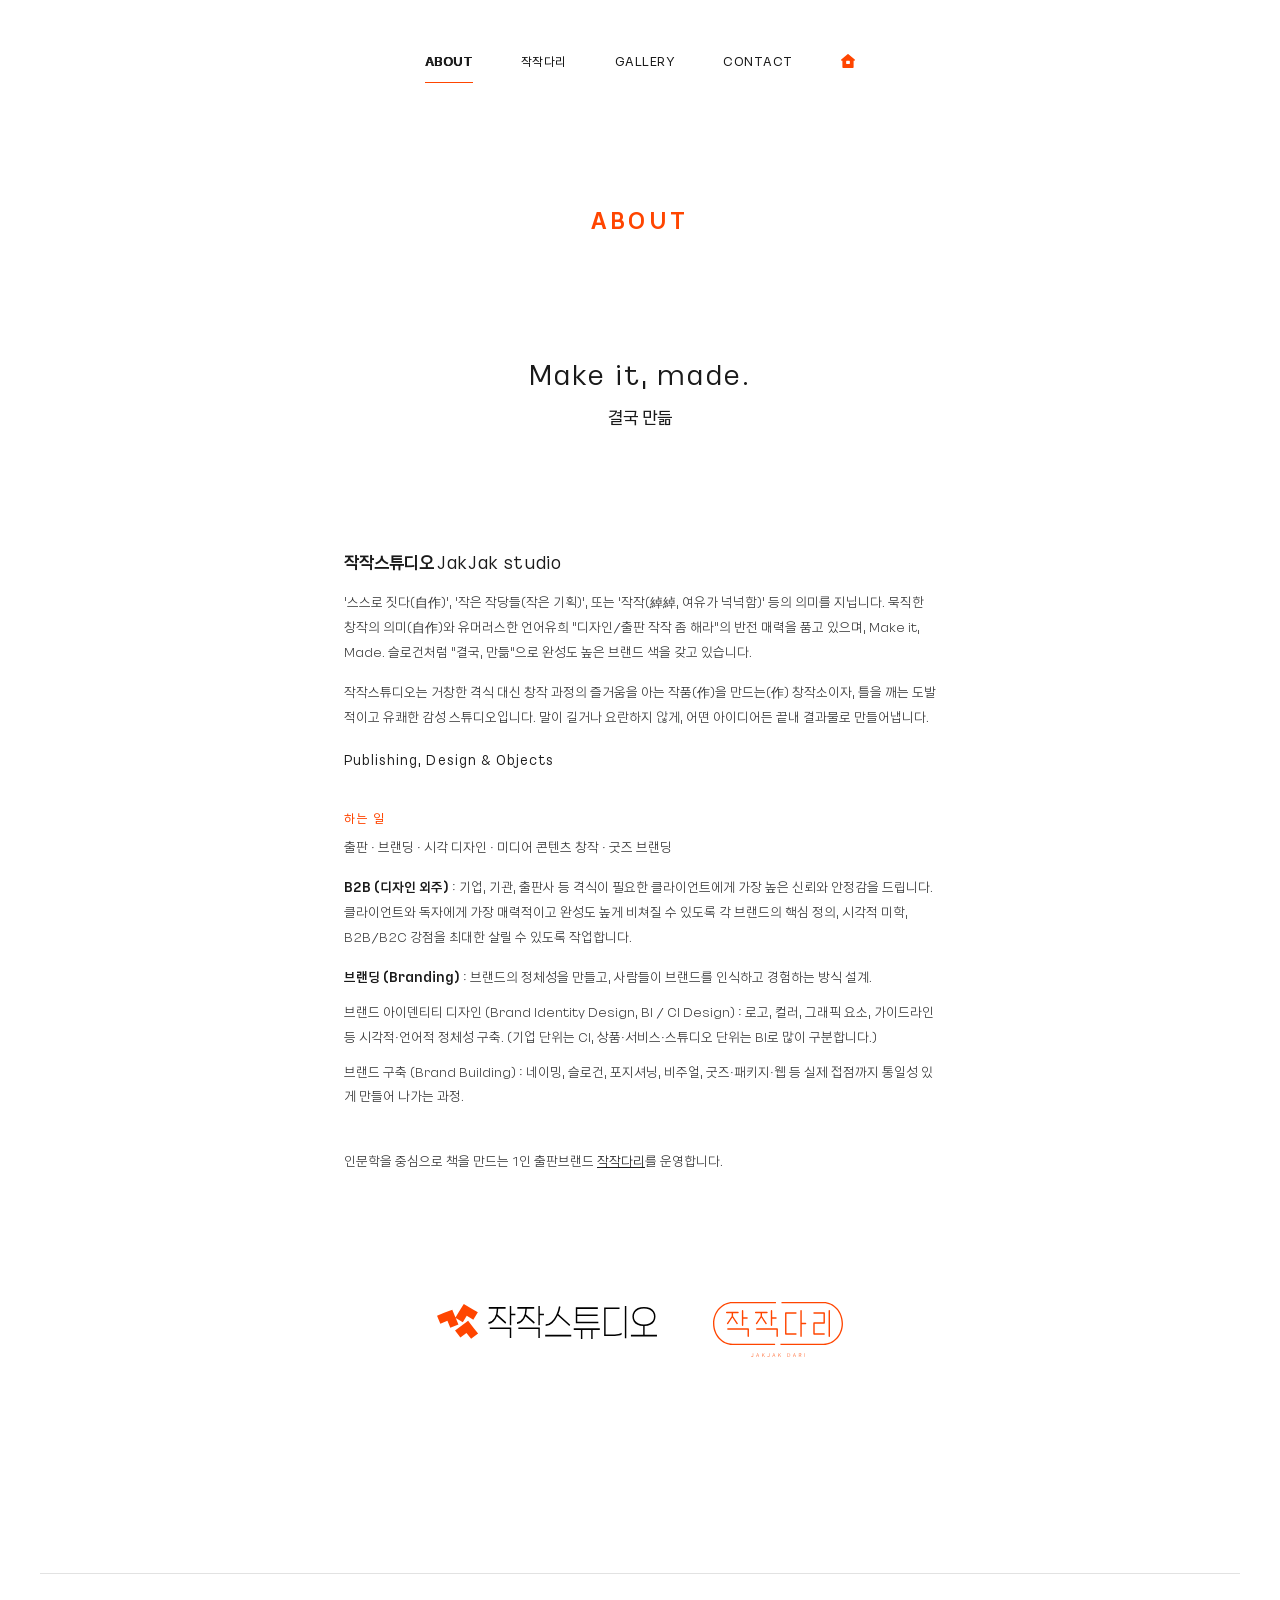
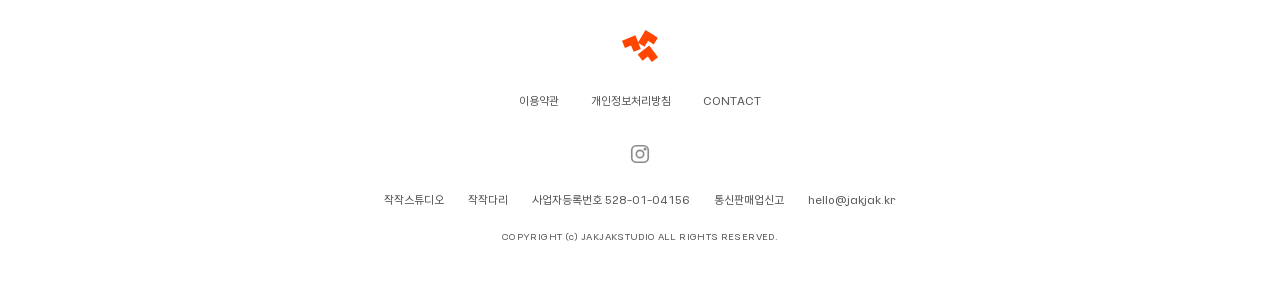
==== commit 8e543e13: "Add files via upload" ====
--- a/about.html
+++ b/about.html
@@ -15,21 +15,17 @@
 </head>
 <body>
 <div style="font-family: KakaoSmall, sans-serif; color: #1A1A1A; background: #FFFFFF; width: 100%; min-height: 100vh; display: flex; flex-direction: column">
-<header style="font-family: KakaoSmall, sans-serif; display: flex; flex-direction: column; align-items: center; gap: 45px; padding: 72px 24px 0; background: #FFFFFF">
-<a href="index.html" aria-label="작작스튜디오 홈" class="home-symbol" style="display: flex; position: relative; visibility: hidden">
-<svg class="sym-base" width="72" height="62.4" viewBox="5.15 5.56 215.63 186.86" role="img" aria-label="작작스튜디오 심볼" style="display: block; transition: opacity 0.25s"><polygon points="103.44 80.92 140.46 103.36 161.27 69.03 195.6 89.84 219.55 50.32 185.22 29.51 145.7 5.56 121.76 45.08 102.08 77.55 85.2 35.82 42.37 53.14 5.15 68.19 22.47 111.03 59.69 95.98 74.74 133.2 117.58 115.87 103.44 80.92" fill="#FF4500"></polygon><polygon points="196.39 132.46 168.31 95.76 131.61 123.83 99.72 148.22 127.8 184.92 159.68 160.53 184.08 192.42 220.78 164.35 196.39 132.46" fill="#FF4500"></polygon></svg>
-<svg class="sym-grad" width="72" height="62.4" viewBox="5.15 5.56 215.63 186.86" aria-hidden="true" style="display: block; position: absolute; left: 0; top: 0; transition: opacity 0.25s"><defs><linearGradient id="jjsym-g1" x1="25.42" y1="28.4" x2="188.41" y2="111.45" gradientUnits="userSpaceOnUse"><stop offset="0" stop-color="#c8b0f9"></stop><stop offset=".11" stop-color="#e0efff"></stop><stop offset=".16" stop-color="#e6ddfc"></stop><stop offset=".23" stop-color="#edcaf9"></stop><stop offset=".28" stop-color="#f0c4f8"></stop><stop offset=".34" stop-color="#ecd1f8"></stop><stop offset=".46" stop-color="#e1f3fb"></stop><stop offset=".5" stop-color="#defffc"></stop><stop offset=".57" stop-color="#e1fffa"></stop><stop offset=".63" stop-color="#ebfff7"></stop><stop offset=".68" stop-color="#fcfff0"></stop><stop offset=".68" stop-color="#fefff0"></stop><stop offset=".88" stop-color="#fdf4da"></stop><stop offset="1" stop-color="#fea6c8"></stop></linearGradient><linearGradient id="jjsym-g2" x1="112.87" y1="122.42" x2="215.5" y2="174.71" gradientUnits="userSpaceOnUse"><stop offset="0" stop-color="#c8b0f9"></stop><stop offset=".11" stop-color="#e0efff"></stop><stop offset=".16" stop-color="#e6ddfc"></stop><stop offset=".23" stop-color="#edcaf9"></stop><stop offset=".28" stop-color="#f0c4f8"></stop><stop offset=".34" stop-color="#ecd1f8"></stop><stop offset=".46" stop-color="#e1f3fb"></stop><stop offset=".5" stop-color="#defffc"></stop><stop offset=".57" stop-color="#e1fffa"></stop><stop offset=".63" stop-color="#ebfff7"></stop><stop offset=".68" stop-color="#fcfff0"></stop><stop offset=".68" stop-color="#fefff0"></stop><stop offset=".88" stop-color="#fdf4da"></stop><stop offset="1" stop-color="#fea6c8"></stop></linearGradient></defs><polygon points="103.44 80.92 140.46 103.36 161.27 69.03 195.6 89.84 219.55 50.32 185.22 29.51 145.7 5.56 121.76 45.08 102.08 77.55 85.2 35.82 42.37 53.14 5.15 68.19 22.47 111.03 59.69 95.98 74.74 133.2 117.58 115.87 103.44 80.92" fill="url(#jjsym-g1)"></polygon><polygon points="196.39 132.46 168.31 95.76 131.61 123.83 99.72 148.22 127.8 184.92 159.68 160.53 184.08 192.42 220.78 164.35 196.39 132.46" fill="url(#jjsym-g2)"></polygon></svg>
-</a>
+<header style="font-family: KakaoSmall, sans-serif; display: flex; flex-direction: column; align-items: center; gap: 45px; padding: 40px 24px 0; background: #FFFFFF">
 <nav aria-label="주 메뉴" style="display: flex; flex-wrap: wrap; justify-content: center; gap: 12px 48px; font-size: 12px; letter-spacing: 0.04em">
 <a href="about.html" aria-current="page" style="padding: 12px 0; font-weight: 400; text-shadow: 0.45px 0 0 currentColor, -0.45px 0 0 currentColor; border-bottom: 1.5px solid #FF4500">ABOUT</a>
 <a href="jakjakdari.html" style="padding: 12px 0; font-weight: 400; text-shadow: none; border-bottom: 1.5px solid transparent">작작다리</a>
 <a href="gallery.html" style="padding: 12px 0; font-weight: 400; text-shadow: none; border-bottom: 1.5px solid transparent">GALLERY</a>
 <a href="contact.html" style="padding: 12px 0; font-weight: 400; text-shadow: none; border-bottom: 1.5px solid transparent">CONTACT</a>
-<a href="index.html" aria-label="홈으로" title="홈" style="display: flex; align-items: center; padding: 12px 0; border-bottom: 1.5px solid transparent; color: #FF4500"><svg width="14" height="14" viewBox="20 20 200 200" aria-hidden="true"><path d="M190,220H50c-5.52,0-10-4.48-10-10v-95h-10c-4.21,0-7.97-2.64-9.4-6.6-1.44-3.95-.24-8.39,3-11.08L113.6,22.32c3.71-3.09,9.09-3.09,12.8,0l90,75c3.24,2.69,4.44,7.13,3,11.08-1.43,3.96-5.19,6.6-9.4,6.6h-10v95C200,215.52,195.52,220,190,220Z" fill="currentColor"></path><rect x="93.42" y="117.12" width="53.15" height="46.15" rx="6.64" ry="6.64" fill="#FFFFFF"></rect></svg></a>
+<a href="main.html" aria-label="홈으로" title="홈" style="display: flex; align-items: center; padding: 12px 0; border-bottom: 1.5px solid transparent; color: #FF4500"><svg width="14" height="14" viewBox="20 20 200 200" aria-hidden="true"><path d="M190,220H50c-5.52,0-10-4.48-10-10v-95h-10c-4.21,0-7.97-2.64-9.4-6.6-1.44-3.95-.24-8.39,3-11.08L113.6,22.32c3.71-3.09,9.09-3.09,12.8,0l90,75c3.24,2.69,4.44,7.13,3,11.08-1.43,3.96-5.19,6.6-9.4,6.6h-10v95C200,215.52,195.52,220,190,220Z" fill="currentColor"></path><rect x="93.42" y="117.12" width="53.15" height="46.15" rx="6.64" ry="6.64" fill="#FFFFFF"></rect></svg></a>
 </nav>
 </header>
 <main style="flex: 1 0 auto; width: 100%">
-<section style="max-width: 640px; margin: 0 auto; padding: 120px 24px 240px; display: flex; flex-direction: column; gap: 40px">
+<section style="max-width: 640px; margin: 0 auto; padding: 120px 24px 160px; display: flex; flex-direction: column; gap: 40px">
 <h1 style="margin: 0 0 40px; font-family: KakaoBig, sans-serif; font-size: 22px; font-weight: 800; letter-spacing: 0.16em; text-align: center; margin: 0; color: #FF4500">ABOUT</h1>
 <div style="display: flex; flex-direction: column; align-items: center; gap: 10px; margin: 80px 0 80px; font-family: KakaoBig, sans-serif; font-weight: 400; text-align: center">
 <p style="margin: 0; font-size: 27px; line-height: 1.4; letter-spacing: 0.08em">Make it, made.</p>
@@ -60,7 +56,7 @@
 </main>
 <footer style="font-family: KakaoSmall, sans-serif; color: #555555; background: #FFFFFF; padding: 64px 40px 56px">
 <div style="border-top: 1px solid #E2E2E2; padding-top: 56px; display: flex; flex-direction: column; align-items: center; gap: 22px; text-align: center">
-<a href="index.html" aria-label="작작스튜디오 홈" style="display: flex"><img src="assets/symbol.svg" alt="작작스튜디오 심볼" style="width: 36px; height: auto; display: block"></a>
+<a href="main.html" aria-label="작작스튜디오 홈" style="display: flex"><img src="assets/symbol.svg" alt="작작스튜디오 심볼" style="width: 36px; height: auto; display: block"></a>
 <nav aria-label="하단 메뉴" style="display: flex; flex-wrap: wrap; justify-content: center; gap: 4px 32px; font-size: 11px">
 <a href="#" style="color: #555555; padding: 8px 0">이용약관</a>
 <a href="#" style="color: #555555; padding: 8px 0">개인정보처리방침</a>
--- a/assets/style.css
+++ b/assets/style.css
@@ -38,16 +38,18 @@
 .jj-modal{font-family:KakaoSmall,sans-serif;color:#1A1A1A;position:fixed;inset:0;z-index:100;background:rgba(26,26,26,.45);display:flex;align-items:center;justify-content:center;padding:24px}
 .jj-modal[hidden]{display:none}
 .jj-modal-box{position:relative;width:17cm;max-width:100%;height:calc(17cm * 2 / 3);max-height:calc(100vh - 48px);background:#FFFFFF;display:flex;box-shadow:0 12px 40px rgba(0,0,0,.18)}
-.jj-modal-close{position:absolute;top:6px;right:6px;width:36px;height:36px;border:0;background:transparent;font-size:22px;line-height:1;color:#555555;cursor:pointer}
+.jj-modal-close{position:absolute;z-index:3;top:6px;right:6px;width:36px;height:36px;border:0;background:transparent;font-size:22px;line-height:1;color:#555555;cursor:pointer}
 .jj-modal-close:hover{color:#FF4500}
 .jj-modal-img{position:relative;flex:0 0 50%;box-sizing:border-box;padding:35px;display:flex}
-.jj-modal-nav{position:absolute;top:50%;transform:translateY(-50%);width:30px;height:48px;padding:0;border:0;background:transparent;color:#FF4500;cursor:pointer;display:flex;align-items:center;justify-content:center;opacity:.85;transition:opacity .15s ease}
+.jj-modal-nav{position:absolute;z-index:2;top:50%;transform:translateY(-50%);width:30px;height:48px;padding:0;border:0;background:transparent;color:#FF4500;cursor:pointer;display:flex;align-items:center;justify-content:center;opacity:.85;transition:opacity .15s ease}
 .jj-modal-nav:hover{opacity:1}
 .jj-modal-nav:focus-visible{outline:1px solid #FF4500;outline-offset:-2px}
 .jj-modal-prev{left:3px}
 .jj-modal-next{right:3px}
 .jj-modal-img-inner{flex:1 1 auto;min-width:0;background:rgba(237,230,218,.5);display:flex;align-items:center;justify-content:center;overflow:hidden}
 .jj-modal-img-inner img{width:100%;height:100%;object-fit:cover;display:block;transition:transform .25s ease;cursor:zoom-in}
+.jj-modal-img-inner.is-whole{background:#FFFFFF}
+.jj-modal-img-inner.is-whole img{object-fit:contain}
 .jj-modal-text{flex:1 1 auto;min-width:0;padding:40px 28px 28px;display:flex;flex-direction:column;gap:6px;overflow-y:auto}
 .jj-modal-text h2{margin:0;font-size:14px;font-weight:400;color:#FF4500}
 .jj-modal-year{margin:0 0 14px;font-size:11px;color:#8A8A8A}
@@ -60,6 +62,9 @@
 .jj-form-actions{display:flex;justify-content:flex-end;gap:8px}
 .jj-submit{border-color:#FF4500 !important;background:#FF4500 !important;color:#FFFFFF !important}
 .jj-submit:disabled{opacity:.5}
+.jj-form-fit{display:flex;flex-direction:column;gap:6px;color:#555555}
+.jj-form .jj-form-fit label{flex-direction:row;align-items:center;gap:6px;font-size:12px;color:#1A1A1A}
+.jj-form-fit small{font-size:11px;color:#8A8A8A}
 .jj-form-images{display:flex;flex-direction:column;gap:8px;color:#555555}
 .jj-slot{display:flex;align-items:center;gap:8px;font-size:11px}
 .jj-slot-no{width:14px;color:#FF4500}
@@ -71,3 +76,16 @@
 .jj-form-status{margin:0;color:#555555;min-height:1em}
 .work:hover .work-img{opacity:.8}
 @media (max-width:640px){.gallery-grid{grid-template-columns:repeat(2,minmax(0,1fr)) !important}}
+
+.intro{width:100%;min-height:100vh;display:flex;align-items:center;justify-content:center;background:#FFFFFF}
+.intro-link{position:relative;display:block;width:96px;height:83.2px}
+.intro-link svg{display:block}
+.intro-sym-grad{position:absolute;left:0;top:0;opacity:0;transition:opacity .35s ease}
+.intro-sym-base{transition:opacity .35s ease}
+.intro-word{position:absolute;left:50%;top:calc(100% + 44px);transform:translateX(-50%);opacity:0;clip-path:inset(0 50% 0 50%);transition:clip-path .7s cubic-bezier(.2,.7,.2,1),opacity .3s ease}
+.intro-link:hover .intro-sym-base,.intro-link:focus-visible .intro-sym-base{opacity:0}
+.intro-link:hover .intro-sym-grad,.intro-link:focus-visible .intro-sym-grad{opacity:1}
+.intro-link:hover .intro-word,.intro-link:focus-visible .intro-word{opacity:1;clip-path:inset(0 0 0 0)}
+.intro-link:focus-visible{outline:none}
+@media (hover:none){.intro-word{opacity:1;clip-path:inset(0 0 0 0)}}
+@media (max-width:520px){.intro-word{width:300px;height:auto}}
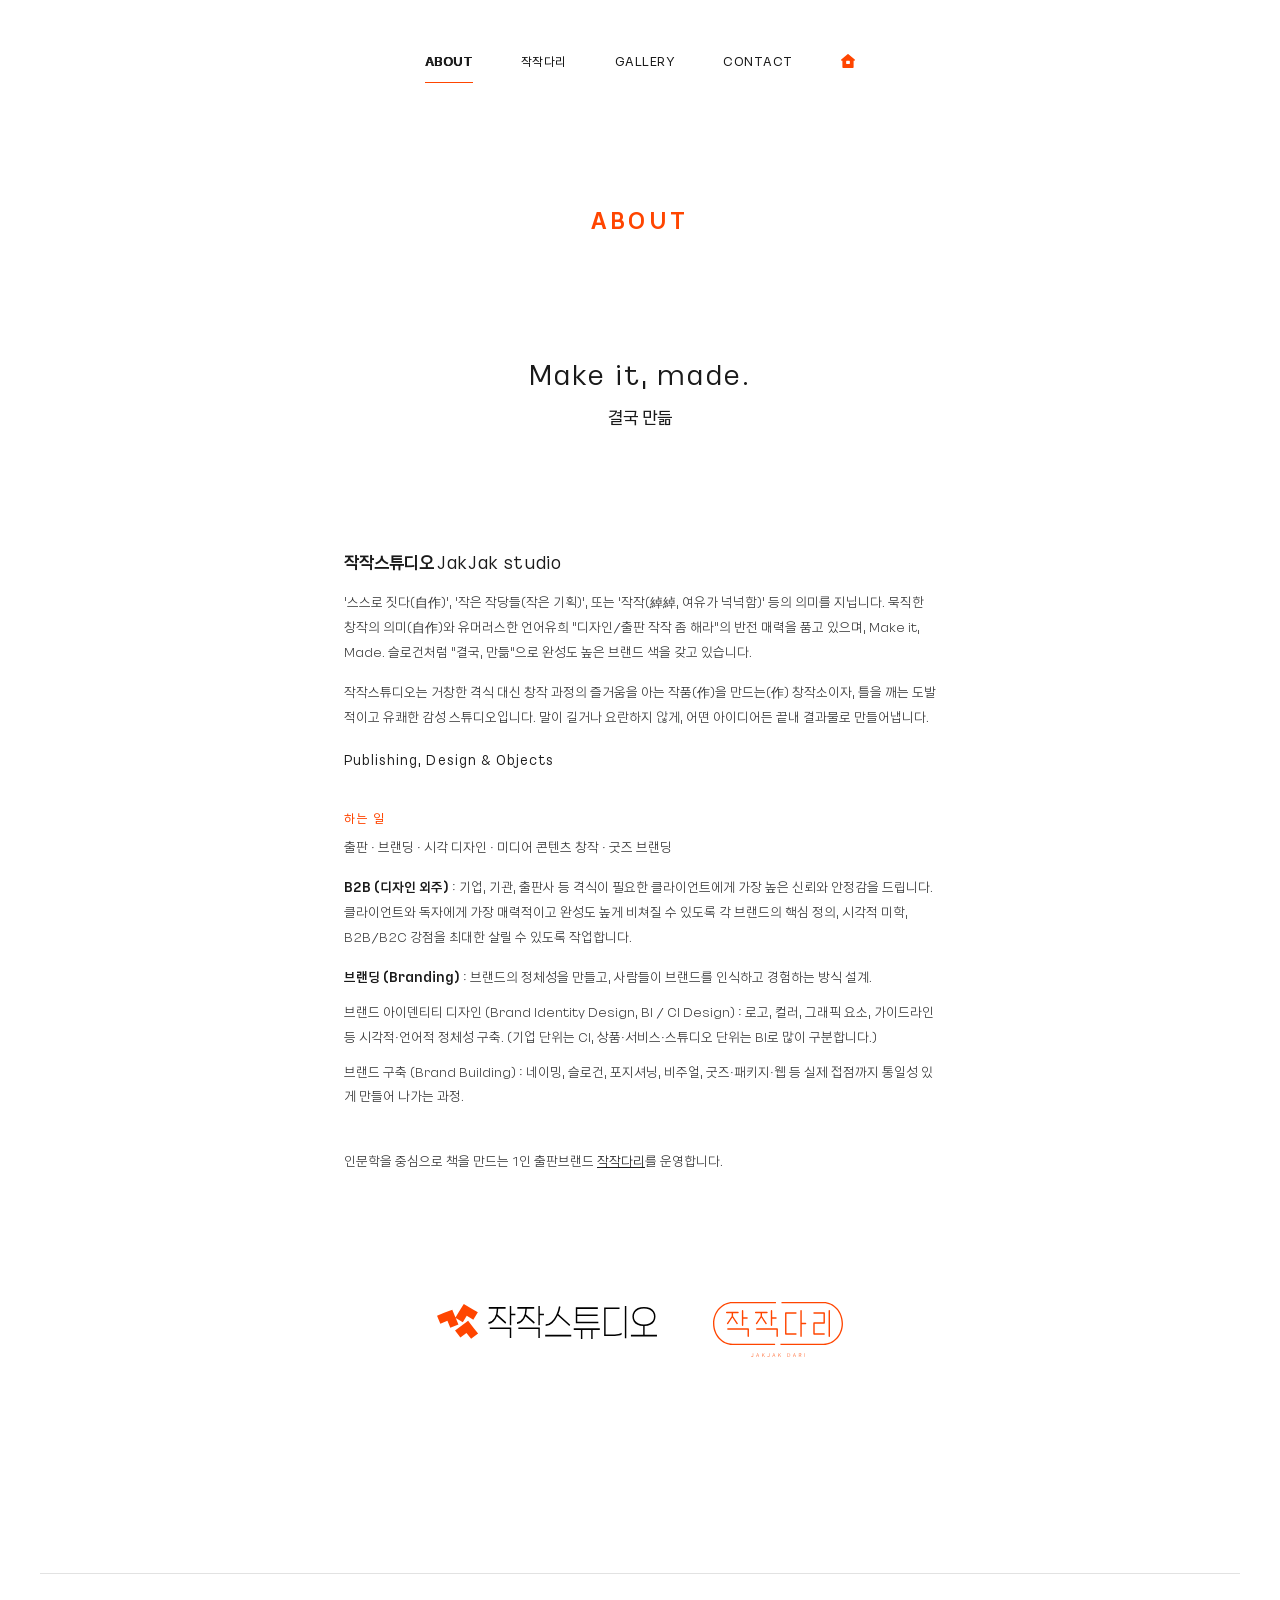
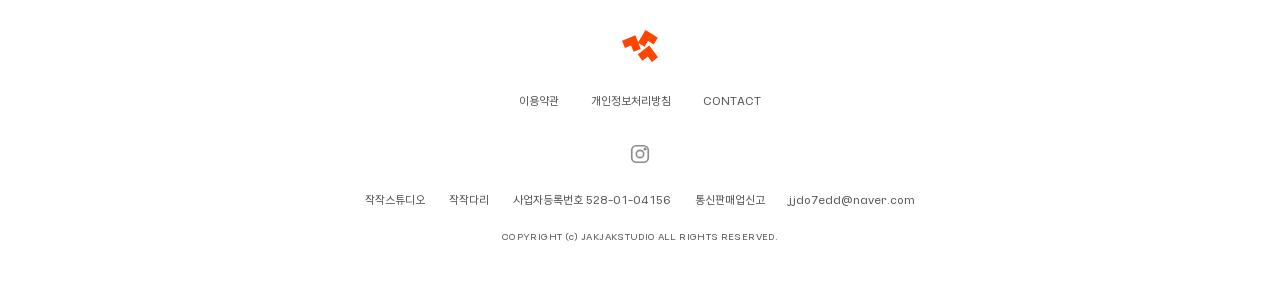
==== commit 27b398ab: "Add files via upload" ====
--- a/about.html
+++ b/about.html
@@ -70,7 +70,7 @@
 <span>작작다리</span>
 <span>사업자등록번호 528-01-04156</span>
 <span>통신판매업신고</span>
-<span><a href="mailto:hello@jakjak.kr" style="color: #555555">hello@jakjak.kr</a></span>
+<span><a href="mailto:jjdo7edd@naver.com" style="color: #555555">jjdo7edd@naver.com</a></span>
 </div>
 <p style="margin: 0; font-size: 9px; letter-spacing: 0.04em">COPYRIGHT (c) JAKJAKSTUDIO ALL RIGHTS RESERVED.</p>
 </div>
--- a/assets/style.css
+++ b/assets/style.css
@@ -78,14 +78,14 @@
 @media (max-width:640px){.gallery-grid{grid-template-columns:repeat(2,minmax(0,1fr)) !important}}
 
 .intro{width:100%;min-height:100vh;display:flex;align-items:center;justify-content:center;background:#FFFFFF}
-.intro-link{position:relative;display:block;width:96px;height:83.2px}
+.intro-link{position:relative;display:block;width:124px;height:107.5px}
 .intro-link svg{display:block}
 .intro-sym-grad{position:absolute;left:0;top:0;opacity:0;transition:opacity .35s ease}
 .intro-sym-base{transition:opacity .35s ease}
-.intro-word{position:absolute;left:50%;top:calc(100% + 44px);transform:translateX(-50%);opacity:0;clip-path:inset(0 50% 0 50%);transition:clip-path .7s cubic-bezier(.2,.7,.2,1),opacity .3s ease}
+.intro-word{position:absolute;left:50%;top:calc(100% + 48px);transform:translateX(-50%);opacity:0;clip-path:inset(0 50% 0 50%);transition:clip-path .7s cubic-bezier(.2,.7,.2,1),opacity .3s ease}
 .intro-link:hover .intro-sym-base,.intro-link:focus-visible .intro-sym-base{opacity:0}
 .intro-link:hover .intro-sym-grad,.intro-link:focus-visible .intro-sym-grad{opacity:1}
 .intro-link:hover .intro-word,.intro-link:focus-visible .intro-word{opacity:1;clip-path:inset(0 0 0 0)}
 .intro-link:focus-visible{outline:none}
 @media (hover:none){.intro-word{opacity:1;clip-path:inset(0 0 0 0)}}
-@media (max-width:520px){.intro-word{width:300px;height:auto}}
+@media (max-width:520px){.intro-word{width:280px;height:auto}}
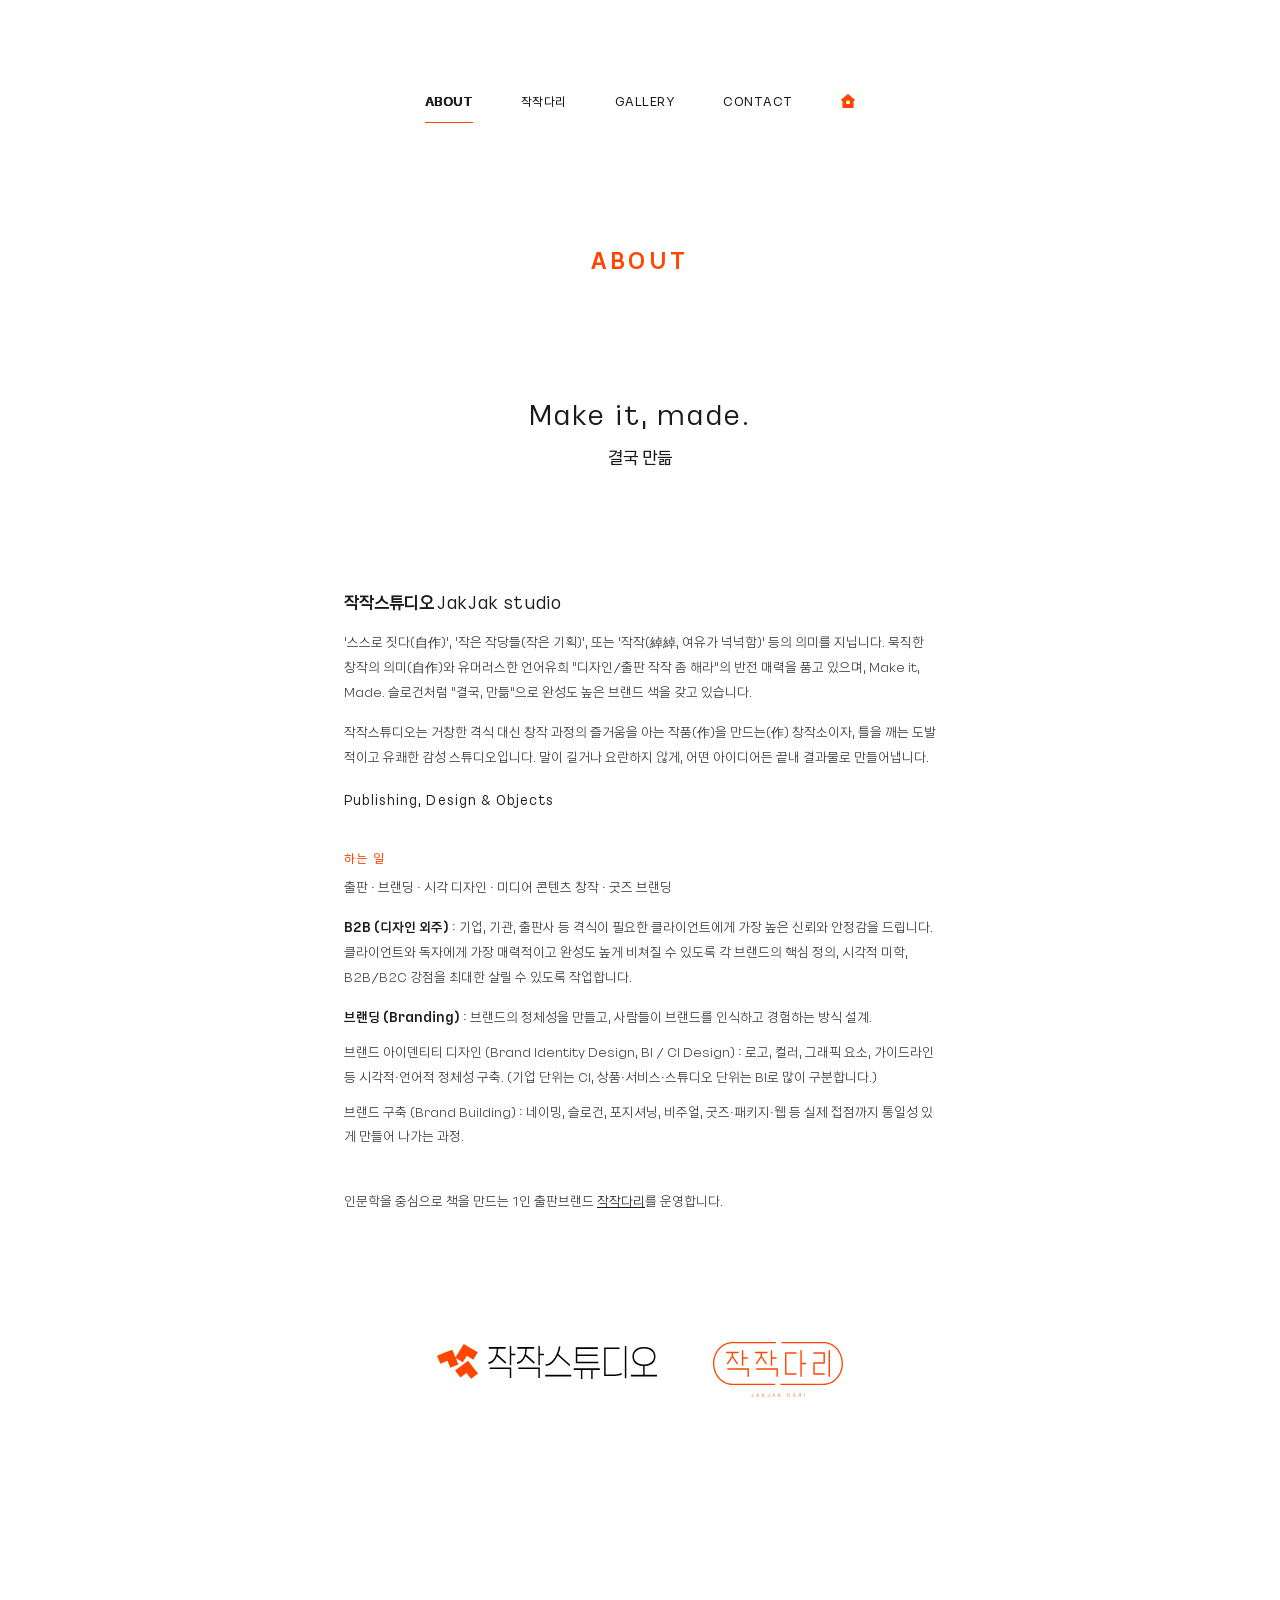
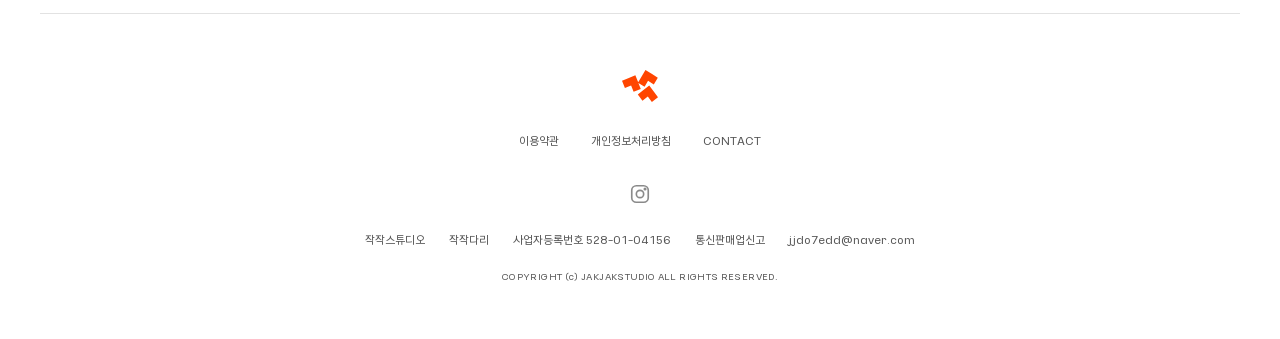
==== commit da21de3b: "Add files via upload" ====
--- a/about.html
+++ b/about.html
@@ -15,7 +15,7 @@
 </head>
 <body>
 <div style="font-family: KakaoSmall, sans-serif; color: #1A1A1A; background: #FFFFFF; width: 100%; min-height: 100vh; display: flex; flex-direction: column">
-<header style="font-family: KakaoSmall, sans-serif; display: flex; flex-direction: column; align-items: center; gap: 45px; padding: 40px 24px 0; background: #FFFFFF">
+<header style="font-family: KakaoSmall, sans-serif; display: flex; flex-direction: column; align-items: center; gap: 45px; padding: 80px 24px 0; background: #FFFFFF">
 <nav aria-label="주 메뉴" style="display: flex; flex-wrap: wrap; justify-content: center; gap: 12px 48px; font-size: 12px; letter-spacing: 0.04em">
 <a href="about.html" aria-current="page" style="padding: 12px 0; font-weight: 400; text-shadow: 0.45px 0 0 currentColor, -0.45px 0 0 currentColor; border-bottom: 1.5px solid #FF4500">ABOUT</a>
 <a href="jakjakdari.html" style="padding: 12px 0; font-weight: 400; text-shadow: none; border-bottom: 1.5px solid transparent">작작다리</a>
@@ -56,7 +56,7 @@
 </main>
 <footer style="font-family: KakaoSmall, sans-serif; color: #555555; background: #FFFFFF; padding: 64px 40px 56px">
 <div style="border-top: 1px solid #E2E2E2; padding-top: 56px; display: flex; flex-direction: column; align-items: center; gap: 22px; text-align: center">
-<a href="main.html" aria-label="작작스튜디오 홈" style="display: flex"><img src="assets/symbol.svg" alt="작작스튜디오 심볼" style="width: 36px; height: auto; display: block"></a>
+<a href="index.html" aria-label="작작스튜디오 오픈화면으로" style="display: flex"><img src="assets/symbol.svg" alt="작작스튜디오 심볼" style="width: 36px; height: auto; display: block"></a>
 <nav aria-label="하단 메뉴" style="display: flex; flex-wrap: wrap; justify-content: center; gap: 4px 32px; font-size: 11px">
 <a href="#" style="color: #555555; padding: 8px 0">이용약관</a>
 <a href="#" style="color: #555555; padding: 8px 0">개인정보처리방침</a>
